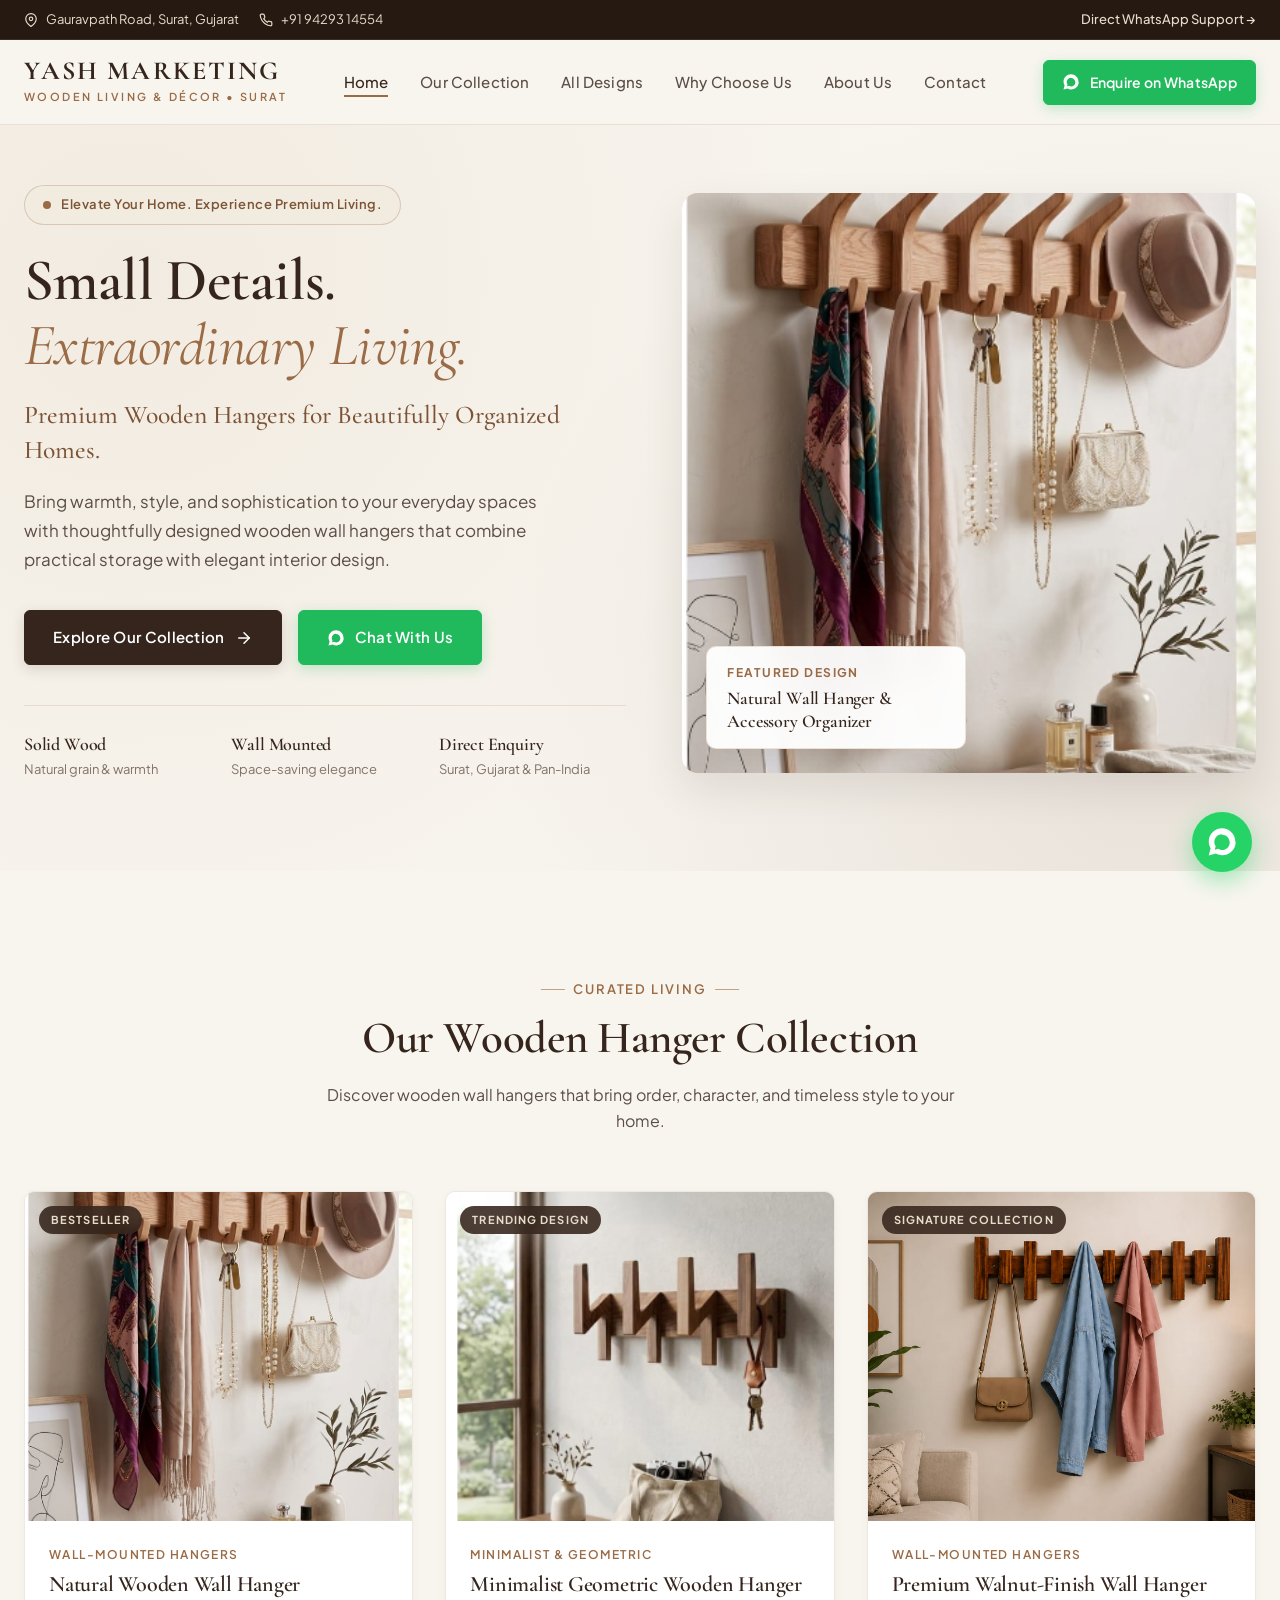
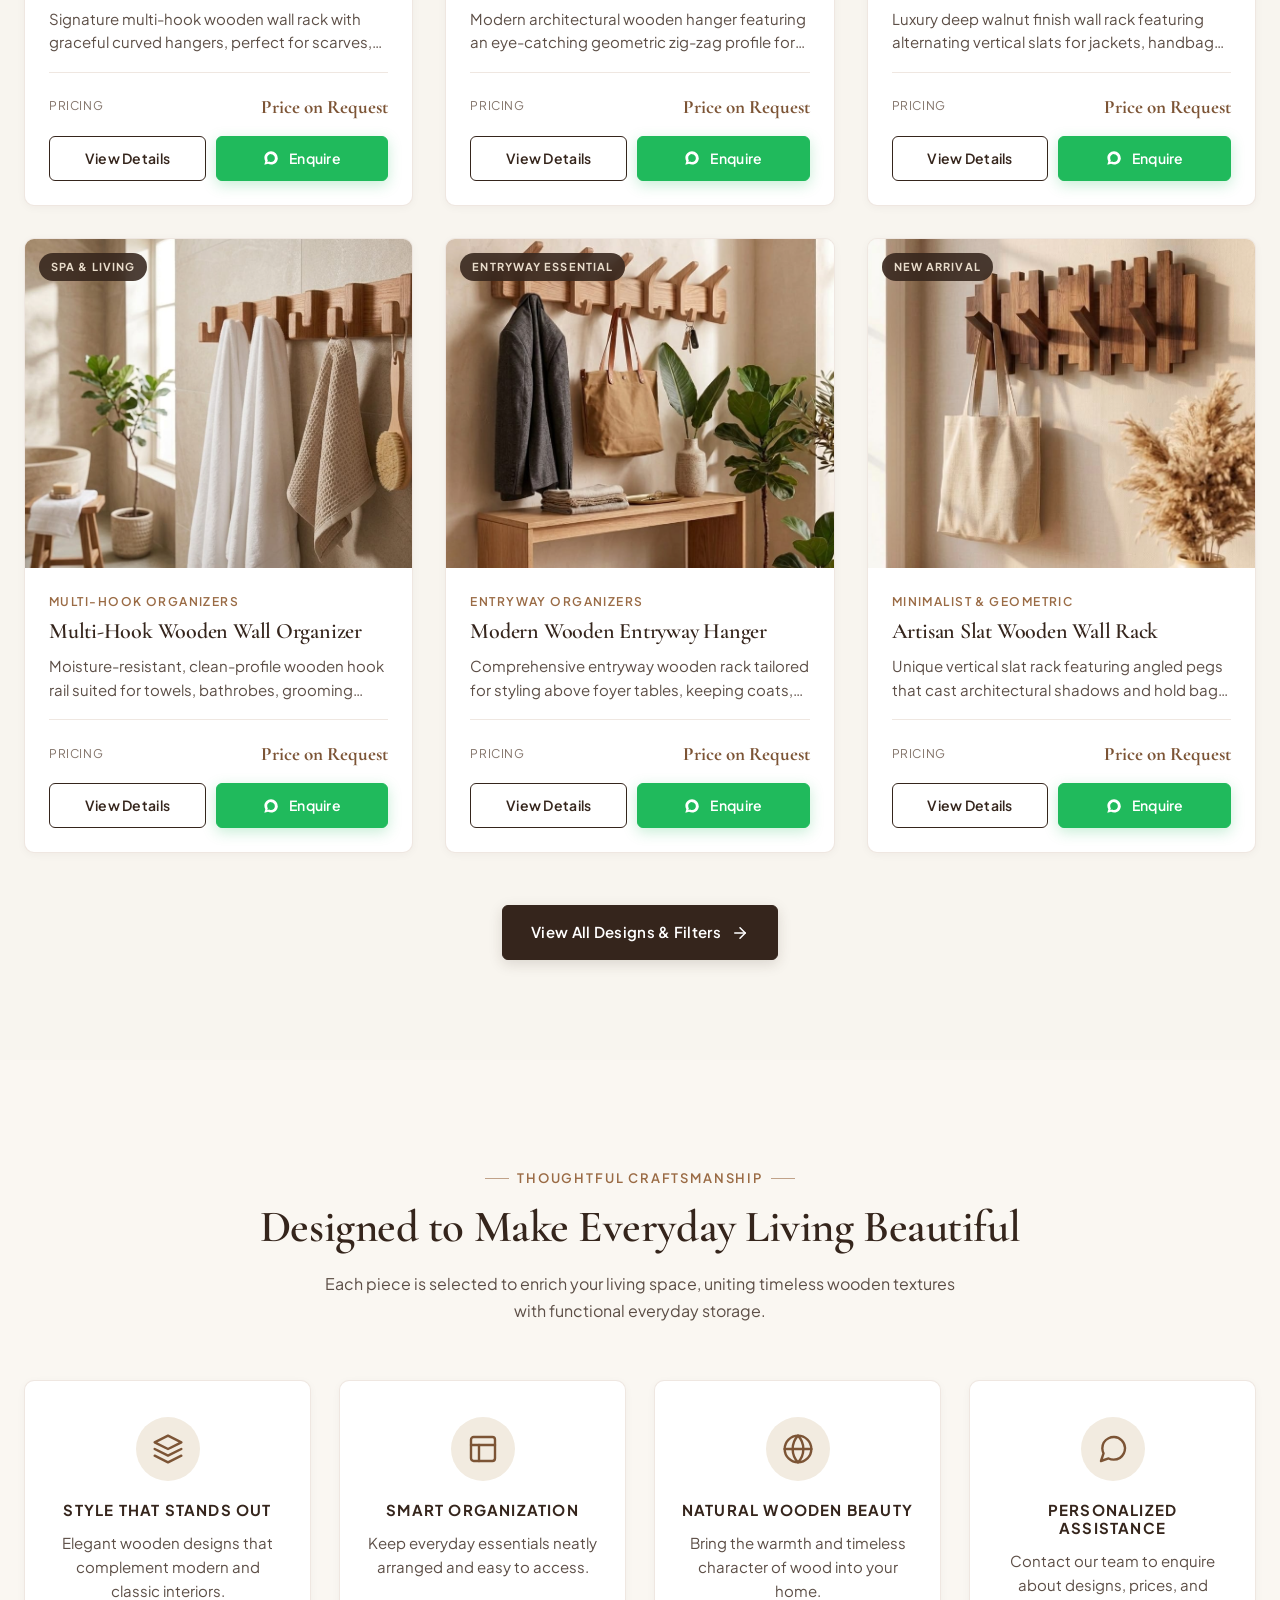
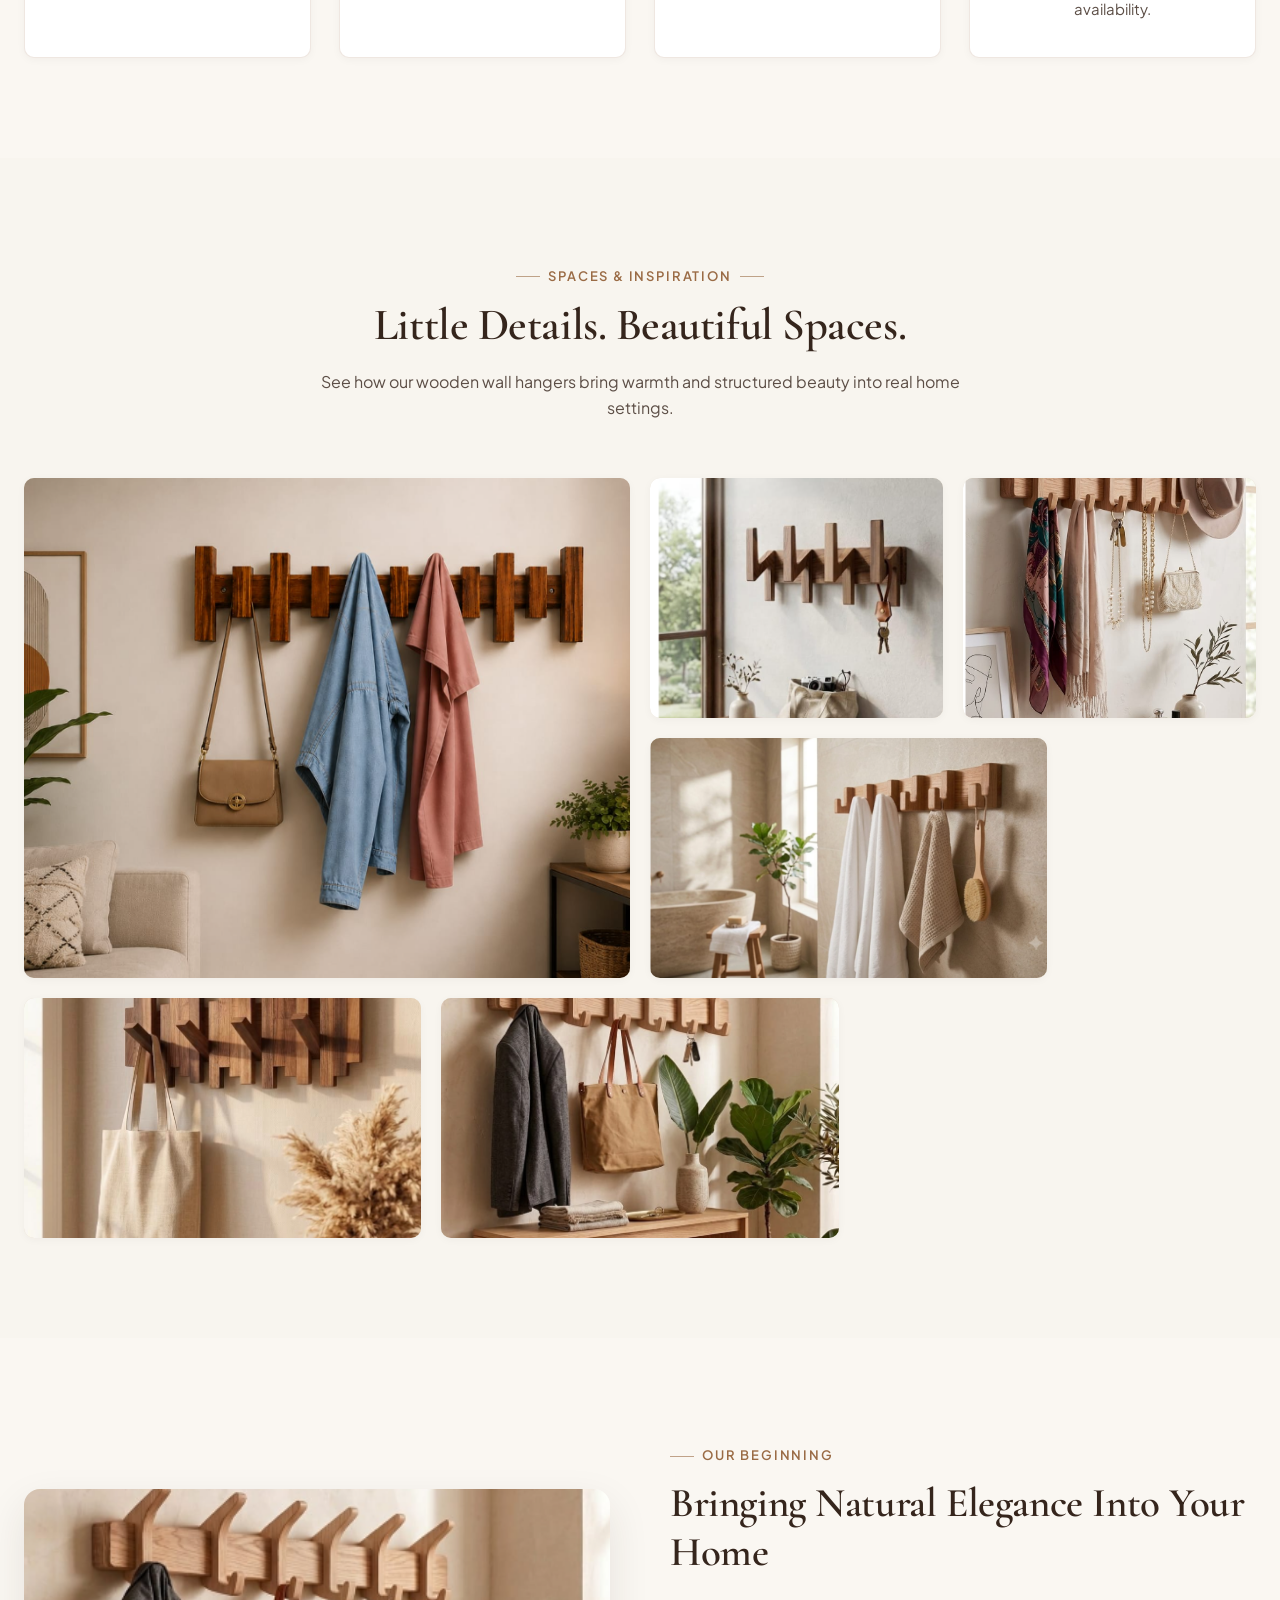
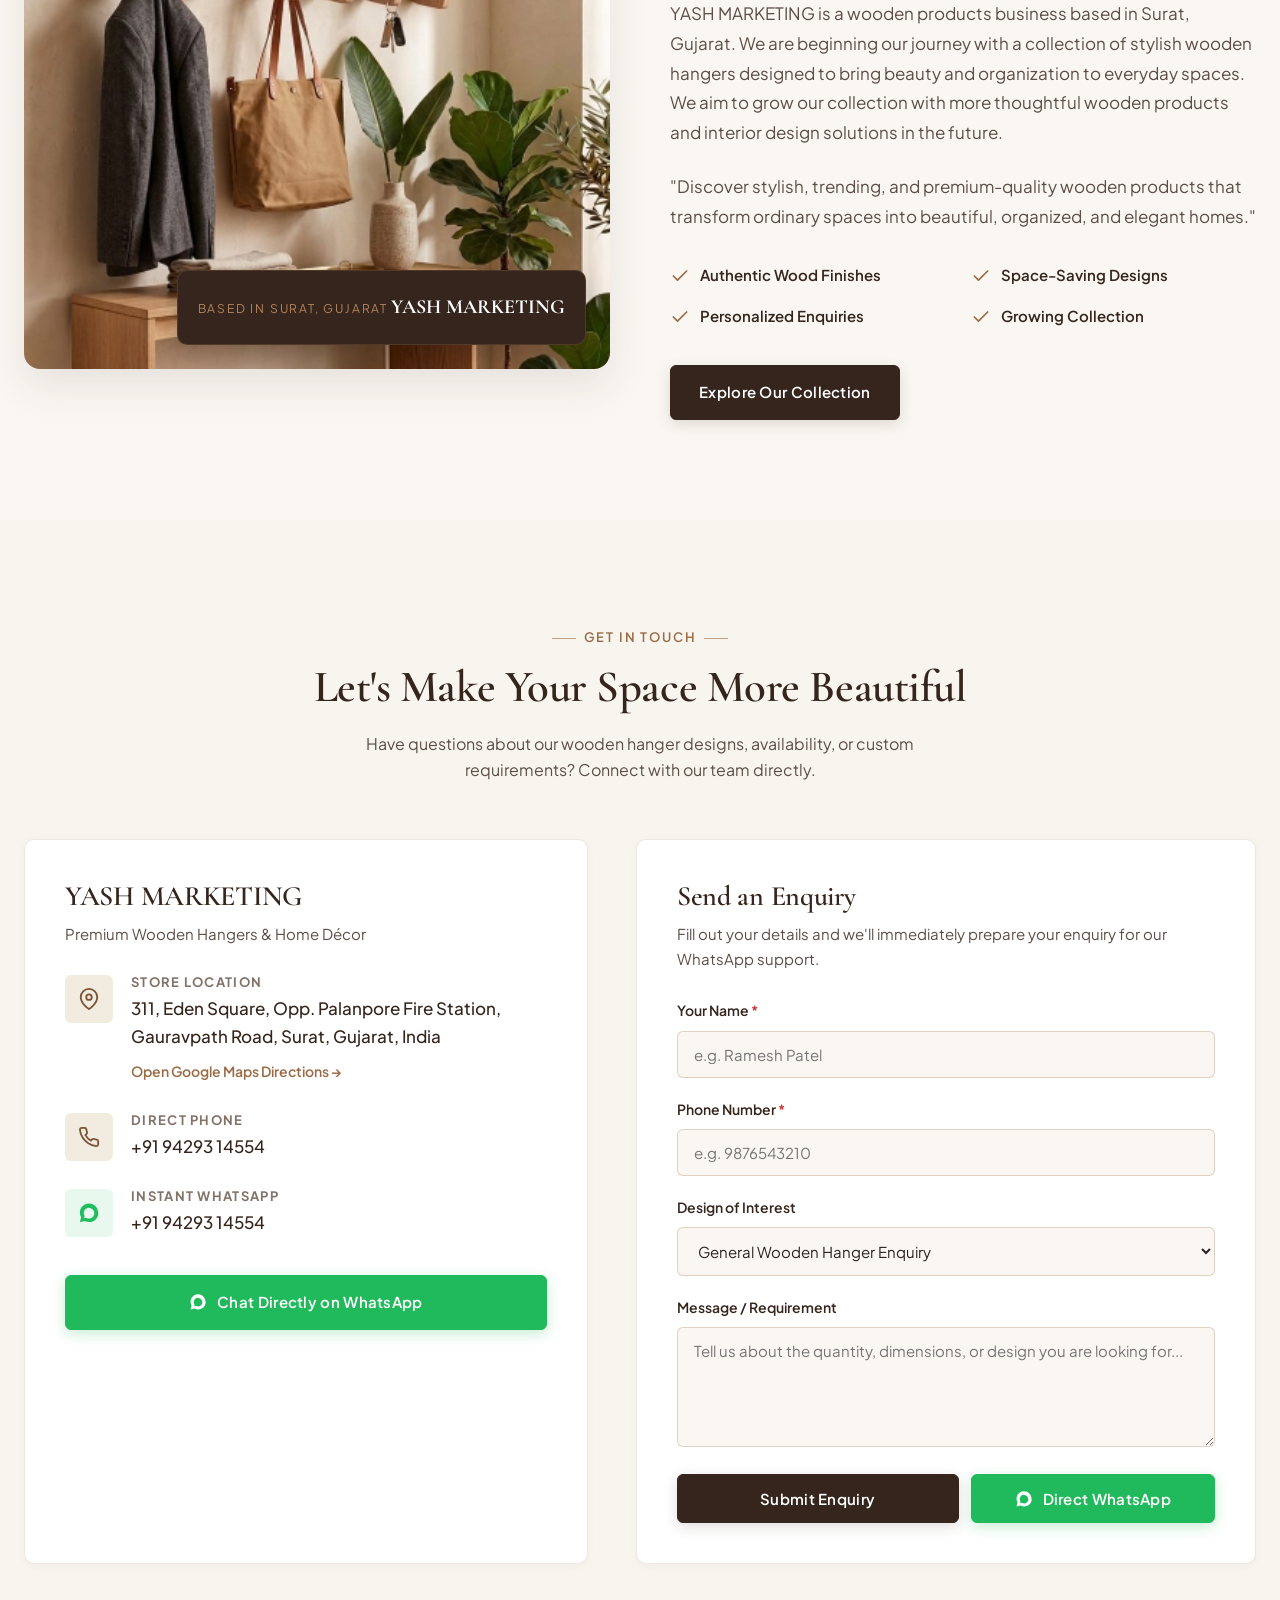
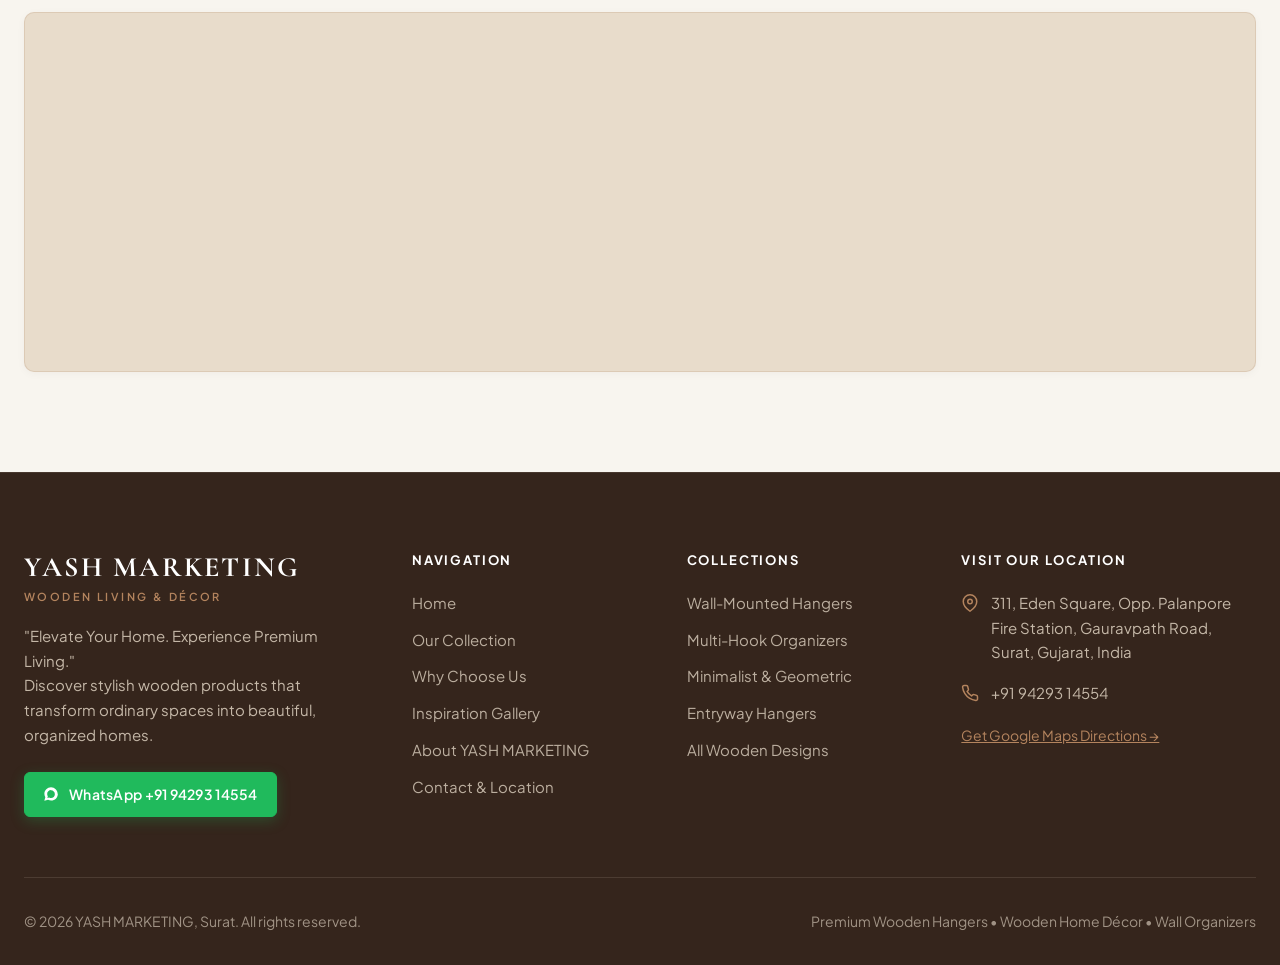
==== index.html @ c0a134f4 "Initial commit: YASH MARKETING website" ====
<!DOCTYPE html>
<html lang="en">
<head>
  <meta charset="UTF-8" />
  <meta name="viewport" content="width=device-width, initial-scale=1.0" />
  
  <!-- Primary Meta Tags -->
  <title>YASH MARKETING | Premium Wooden Hangers in Surat</title>
  <meta name="title" content="YASH MARKETING | Premium Wooden Hangers in Surat" />
  <meta name="description" content="Explore stylish wooden wall hangers and premium wooden home décor at YASH MARKETING, Surat. View our collection and enquire directly on WhatsApp." />
  <meta name="keywords" content="Wooden hangers in Surat, Wooden wall hangers, Wooden wall hooks, Wooden home décor in Surat, Premium wooden hangers, Wooden interior products, YASH MARKETING Surat" />
  <meta name="author" content="YASH MARKETING" />
  <meta name="robots" content="index, follow" />

  <!-- Open Graph / Facebook -->
  <meta property="og:type" content="website" />
  <meta property="og:url" content="https://yashmarketing.com/" />
  <meta property="og:title" content="YASH MARKETING | Premium Wooden Hangers in Surat" />
  <meta property="og:description" content="Discover stylish wooden wall-mounted hangers and premium home décor products that transform ordinary spaces into elegant homes." />
  <meta property="og:image" content="assets/images/wooden-hanger-natural.jpg" />

  <!-- Twitter -->
  <meta property="twitter:card" content="summary_large_image" />
  <meta property="twitter:title" content="YASH MARKETING | Premium Wooden Hangers in Surat" />
  <meta property="twitter:description" content="Explore stylish wooden wall hangers and premium wooden home accessories at YASH MARKETING, Surat." />
  <meta property="twitter:image" content="assets/images/wooden-hanger-natural.jpg" />

  <!-- Stylesheet -->
  <link rel="stylesheet" href="css/styles.css" />

  <!-- JSON-LD Structured Data: Local Business -->
  <script type="application/ld+json">
  {
    "@context": "https://schema.org",
    "@type": "HomeGoodsStore",
    "name": "YASH MARKETING",
    "image": "assets/images/wooden-hanger-natural.jpg",
    "telephone": "+91 94293 14554",
    "description": "Retailer of premium wooden products, wooden wall-mounted hangers, wooden home accessories, and wooden interior design products in Surat.",
    "address": {
      "@type": "PostalAddress",
      "streetAddress": "311, Eden Square, Opp. Palanpore Fire Station, Gauravpath Road",
      "addressLocality": "Surat",
      "addressRegion": "Gujarat",
      "addressCountry": "IN"
    },
    "geo": {
      "@type": "GeoCoordinates",
      "latitude": "21.2061",
      "longitude": "72.7818"
    },
    "url": "https://yashmarketing.com/",
    "priceRange": "$$"
  }
  </script>
</head>
<body>

  <!-- Top Notification Bar -->
  <div class="top-bar">
    <div class="container">
      <div class="top-bar-left">
        <div class="top-bar-item">
          <svg width="14" height="14" viewBox="0 0 24 24" fill="none" stroke="currentColor" stroke-width="2" stroke-linecap="round" stroke-linejoin="round">
            <path d="M21 10c0 7-9 13-9 13s-9-6-9-13a9 9 0 0 1 18 0z"></path>
            <circle cx="12" cy="10" r="3"></circle>
          </svg>
          <span>Gauravpath Road, Surat, Gujarat</span>
        </div>
        <div class="top-bar-item hide-mobile">
          <svg width="14" height="14" viewBox="0 0 24 24" fill="none" stroke="currentColor" stroke-width="2" stroke-linecap="round" stroke-linejoin="round">
            <path d="M22 16.92v3a2 2 0 0 1-2.18 2 19.79 19.79 0 0 1-8.63-3.07 19.5 19.5 0 0 1-6-6 19.79 19.79 0 0 1-3.07-8.67A2 2 0 0 1 4.11 2h3a2 2 0 0 1 2 1.72 12.84 12.84 0 0 0 .7 2.81 2 2 0 0 1-.45 2.11L8.09 9.91a16 16 0 0 0 6 6l1.27-1.27a2 2 0 0 1 2.11-.45 12.84 12.84 0 0 0 2.81.7A2 2 0 0 1 22 16.92z"></path>
          </svg>
          <a href="tel:+919429314554">+91 94293 14554</a>
        </div>
      </div>
      <div class="top-bar-right">
        <a href="https://wa.me/919429314554" target="_blank" rel="noopener noreferrer" style="color: var(--warm-beige); font-weight: 500;">
          Direct WhatsApp Support &rarr;
        </a>
      </div>
    </div>
  </div>

  <!-- Main Navigation Header -->
  <header class="header">
    <div class="container">
      <nav class="navbar" aria-label="Main Navigation">
        <!-- Text Logo -->
        <a href="index.html" class="brand-logo" aria-label="YASH MARKETING Home">
          <span class="brand-title">YASH MARKETING</span>
          <span class="brand-subtitle">Wooden Living & Décor &bull; Surat</span>
        </a>

        <!-- Desktop Navigation Links -->
        <ul class="nav-menu">
          <li><a href="index.html" class="nav-link active">Home</a></li>
          <li><a href="#collection" class="nav-link">Our Collection</a></li>
          <li><a href="collection.html" class="nav-link">All Designs</a></li>
          <li><a href="#benefits" class="nav-link">Why Choose Us</a></li>
          <li><a href="#about" class="nav-link">About Us</a></li>
          <li><a href="#contact" class="nav-link">Contact</a></li>
          <li class="mobile-menu-cta" style="display: none;">
            <a href="https://wa.me/919429314554" target="_blank" rel="noopener noreferrer" class="btn btn-whatsapp btn-block">
              <svg width="18" height="18" viewBox="0 0 24 24" fill="currentColor">
                <path d="M12.031 6.172c-3.181 0-5.767 2.586-5.768 5.766-.001 1.298.38 2.27 1.019 3.287l-.711 2.598 2.664-.698c.969.584 1.961.949 2.796.949 3.178 0 5.767-2.587 5.767-5.766.001-3.182-2.585-5.769-5.767-5.769zm10.218 5.766c.001 5.485-4.457 9.945-9.947 9.945-1.741 0-3.371-.453-4.793-1.246l-5.509 1.443 1.472-5.378c-.89-1.473-1.405-3.2-1.405-5.044 0-5.484 4.458-9.945 9.947-9.945 5.488 0 9.947 4.461 9.947 9.945z"/>
              </svg>
              Enquire on WhatsApp
            </a>
          </li>
        </ul>

        <!-- Action Button & Mobile Toggle -->
        <div class="nav-actions">
          <a href="https://wa.me/919429314554" target="_blank" rel="noopener noreferrer" class="btn btn-whatsapp btn-sm" aria-label="Enquire on WhatsApp">
            <svg width="18" height="18" viewBox="0 0 24 24" fill="currentColor">
              <path d="M12.031 6.172c-3.181 0-5.767 2.586-5.768 5.766-.001 1.298.38 2.27 1.019 3.287l-.711 2.598 2.664-.698c.969.584 1.961.949 2.796.949 3.178 0 5.767-2.587 5.767-5.766.001-3.182-2.585-5.769-5.767-5.769zm10.218 5.766c.001 5.485-4.457 9.945-9.947 9.945-1.741 0-3.371-.453-4.793-1.246l-5.509 1.443 1.472-5.378c-.89-1.473-1.405-3.2-1.405-5.044 0-5.484 4.458-9.945 9.947-9.945 5.488 0 9.947 4.461 9.947 9.945z"/>
            </svg>
            <span>Enquire on WhatsApp</span>
          </a>
          <button class="mobile-toggle" aria-label="Toggle navigation menu">
            <span></span>
            <span></span>
            <span></span>
          </button>
        </div>
      </nav>
    </div>
  </header>
  <div class="mobile-menu-overlay"></div>

  <!-- Hero Section -->
  <section class="hero-section" id="hero">
    <div class="container">
      <div class="hero-grid">
        <!-- Content -->
        <div class="hero-content">
          <div class="hero-tagline-pill">
            <span class="dot"></span>
            <span>Elevate Your Home. Experience Premium Living.</span>
          </div>

          <h1 class="hero-title">
            Small Details.<br />
            <em>Extraordinary Living.</em>
          </h1>

          <p class="hero-subtitle">
            Premium Wooden Hangers for Beautifully Organized Homes.
          </p>

          <p class="hero-description">
            Bring warmth, style, and sophistication to your everyday spaces with thoughtfully designed wooden wall hangers that combine practical storage with elegant interior design.
          </p>

          <div class="hero-ctas">
            <a href="#collection" class="btn btn-primary">
              Explore Our Collection
              <svg width="18" height="18" viewBox="0 0 24 24" fill="none" stroke="currentColor" stroke-width="2" stroke-linecap="round" stroke-linejoin="round">
                <line x1="5" y1="12" x2="19" y2="12"></line>
                <polyline points="12 5 19 12 12 19"></polyline>
              </svg>
            </a>
            <a href="https://wa.me/919429314554?text=Hello%20YASH%20MARKETING%2C%20I%20am%20interested%20in%20your%20wooden%20hangers%20and%20home%20d%C3%A9cor%20collection.%20Please%20share%20more%20details." target="_blank" rel="noopener noreferrer" class="btn btn-whatsapp">
              <svg width="18" height="18" viewBox="0 0 24 24" fill="currentColor">
                <path d="M12.031 6.172c-3.181 0-5.767 2.586-5.768 5.766-.001 1.298.38 2.27 1.019 3.287l-.711 2.598 2.664-.698c.969.584 1.961.949 2.796.949 3.178 0 5.767-2.587 5.767-5.766.001-3.182-2.585-5.769-5.767-5.769zm10.218 5.766c.001 5.485-4.457 9.945-9.947 9.945-1.741 0-3.371-.453-4.793-1.246l-5.509 1.443 1.472-5.378c-.89-1.473-1.405-3.2-1.405-5.044 0-5.484 4.458-9.945 9.947-9.945 5.488 0 9.947 4.461 9.947 9.945z"/>
              </svg>
              Chat With Us
            </a>
          </div>

          <div class="hero-highlights">
            <div class="highlight-item">
              <h4>Solid Wood</h4>
              <p>Natural grain & warmth</p>
            </div>
            <div class="highlight-item">
              <h4>Wall Mounted</h4>
              <p>Space-saving elegance</p>
            </div>
            <div class="highlight-item">
              <h4>Direct Enquiry</h4>
              <p>Surat, Gujarat & Pan-India</p>
            </div>
          </div>
        </div>

        <!-- Visual Showcase -->
        <div class="hero-visual">
          <div class="hero-image-wrapper">
            <img 
              src="assets/images/wooden-hanger-natural.jpg" 
              alt="Natural wooden wall-mounted hanger styled with scarves, jewelry and accessories by YASH MARKETING" 
              loading="eager"
            />
            <div class="hero-badge-card">
              <p class="label">Featured Design</p>
              <h4>Natural Wall Hanger &amp; Accessory Organizer</h4>
            </div>
          </div>
        </div>
      </div>
    </div>
  </section>

  <!-- Wooden Hanger Collection Section -->
  <section class="section" id="collection">
    <div class="container">
      <div class="section-header text-center">
        <span class="section-eyebrow">Curated Living</span>
        <h2 class="section-title">Our Wooden Hanger Collection</h2>
        <p class="section-description">
          Discover wooden wall hangers that bring order, character, and timeless style to your home.
        </p>
      </div>

      <!-- Featured Product Grid (Populated dynamically via products.js) -->
      <div class="products-grid" id="featured-products-container">
        <!-- Fallback initial content while script loads -->
        <div style="grid-column: 1 / -1; text-align: center; padding: 40px;">
          <p style="color: var(--text-muted);">Loading collection...</p>
        </div>
      </div>

      <div class="text-center" style="margin-top: 52px;">
        <a href="collection.html" class="btn btn-primary">
          View All Designs &amp; Filters
          <svg width="18" height="18" viewBox="0 0 24 24" fill="none" stroke="currentColor" stroke-width="2" stroke-linecap="round" stroke-linejoin="round">
            <line x1="5" y1="12" x2="19" y2="12"></line>
            <polyline points="12 5 19 12 12 19"></polyline>
          </svg>
        </a>
      </div>
    </div>
  </section>

  <!-- Product Benefits Section -->
  <section class="section section-alt" id="benefits">
    <div class="container">
      <div class="section-header text-center">
        <span class="section-eyebrow">Thoughtful Craftsmanship</span>
        <h2 class="section-title">Designed to Make Everyday Living Beautiful</h2>
        <p class="section-description">
          Each piece is selected to enrich your living space, uniting timeless wooden textures with functional everyday storage.
        </p>
      </div>

      <div class="benefits-grid">
        <!-- Benefit 1 -->
        <div class="benefit-card">
          <div class="benefit-icon-wrapper">
            <svg width="32" height="32" viewBox="0 0 24 24" fill="none" stroke="currentColor" stroke-width="1.8" stroke-linecap="round" stroke-linejoin="round">
              <path d="M12 2L2 7l10 5 10-5-10-5z"></path>
              <path d="M2 17l10 5 10-5"></path>
              <path d="M2 12l10 5 10-5"></path>
            </svg>
          </div>
          <h3>STYLE THAT STANDS OUT</h3>
          <p>Elegant wooden designs that complement modern and classic interiors.</p>
        </div>

        <!-- Benefit 2 -->
        <div class="benefit-card">
          <div class="benefit-icon-wrapper">
            <svg width="32" height="32" viewBox="0 0 24 24" fill="none" stroke="currentColor" stroke-width="1.8" stroke-linecap="round" stroke-linejoin="round">
              <rect x="3" y="3" width="18" height="18" rx="2" ry="2"></rect>
              <line x1="3" y1="9" x2="21" y2="9"></line>
              <line x1="9" y1="21" x2="9" y2="9"></line>
            </svg>
          </div>
          <h3>SMART ORGANIZATION</h3>
          <p>Keep everyday essentials neatly arranged and easy to access.</p>
        </div>

        <!-- Benefit 3 -->
        <div class="benefit-card">
          <div class="benefit-icon-wrapper">
            <svg width="32" height="32" viewBox="0 0 24 24" fill="none" stroke="currentColor" stroke-width="1.8" stroke-linecap="round" stroke-linejoin="round">
              <circle cx="12" cy="12" r="10"></circle>
              <path d="M12 2a14.5 14.5 0 0 0 0 20 14.5 14.5 0 0 0 0-20"></path>
              <path d="M2 12h20"></path>
            </svg>
          </div>
          <h3>NATURAL WOODEN BEAUTY</h3>
          <p>Bring the warmth and timeless character of wood into your home.</p>
        </div>

        <!-- Benefit 4 -->
        <div class="benefit-card">
          <div class="benefit-icon-wrapper">
            <svg width="32" height="32" viewBox="0 0 24 24" fill="none" stroke="currentColor" stroke-width="1.8" stroke-linecap="round" stroke-linejoin="round">
              <path d="M21 11.5a8.38 8.38 0 0 1-.9 3.8 8.5 8.5 0 0 1-7.6 4.7 8.38 8.38 0 0 1-3.8-.9L3 21l1.9-5.7a8.38 8.38 0 0 1-.9-3.8 8.5 8.5 0 0 1 4.7-7.6 8.38 8.38 0 0 1 3.8-.9h.5a8.48 8.48 0 0 1 8 8v.5z"></path>
            </svg>
          </div>
          <h3>PERSONALIZED ASSISTANCE</h3>
          <p>Contact our team to enquire about designs, prices, and availability.</p>
        </div>
      </div>
    </div>
  </section>

  <!-- Lifestyle & Inspiration Gallery -->
  <section class="section" id="gallery">
    <div class="container">
      <div class="section-header text-center">
        <span class="section-eyebrow">Spaces &amp; Inspiration</span>
        <h2 class="section-title">Little Details. Beautiful Spaces.</h2>
        <p class="section-description">
          See how our wooden wall hangers bring warmth and structured beauty into real home settings.
        </p>
      </div>

      <!-- Editorial Photo Grid using real reference images -->
      <div class="gallery-grid">
        <!-- Main Large Living Room Setup -->
        <div class="gallery-item gallery-col-6">
          <img 
            src="assets/images/wooden-hanger-walnut.jpg" 
            alt="Walnut wooden wall hanger styled with jackets and handbag in a modern living room" 
            loading="lazy" 
          />
          <div class="gallery-overlay">
            <h4>Living Room Dressing Accent</h4>
            <p>Deep walnut tones paired with contemporary living spaces</p>
          </div>
        </div>

        <!-- Geometric Entryway Console -->
        <div class="gallery-item gallery-col-3">
          <img 
            src="assets/images/wooden-hanger-geometric.jpg" 
            alt="Minimalist geometric wooden wall hanger above console table" 
            loading="lazy" 
          />
          <div class="gallery-overlay">
            <h4>Geometric Wall Feature</h4>
            <p>Sculptural form above entryway consoles</p>
          </div>
        </div>

        <!-- Natural Dressing Area -->
        <div class="gallery-item gallery-col-3">
          <img 
            src="assets/images/wooden-hanger-natural.jpg" 
            alt="Natural wooden hanger with accessories, jewelry, hat, and scarves" 
            loading="lazy" 
          />
          <div class="gallery-overlay">
            <h4>Dressing &amp; Accessory Wall</h4>
            <p>Gentle curves protecting scarves and hats</p>
          </div>
        </div>

        <!-- Luxury Bathroom / Spa Setting -->
        <div class="gallery-item gallery-col-4">
          <img 
            src="assets/images/wooden-hanger-bathroom.jpg" 
            alt="Wooden towel rack in spa-like bathroom" 
            loading="lazy" 
          />
          <div class="gallery-overlay">
            <h4>Bathroom &amp; Spa Serenity</h4>
            <p>Clean hooks holding plush towels &amp; brushes</p>
          </div>
        </div>

        <!-- Slat Wall with Tote & Pampas Grass -->
        <div class="gallery-item gallery-col-4">
          <img 
            src="assets/images/wooden-hanger-slat-tote.jpg" 
            alt="Slat wooden wall rack with angled pegs and tote bag" 
            loading="lazy" 
          />
          <div class="gallery-overlay">
            <h4>Sunlit Entryway Nook</h4>
            <p>Staggered wooden battens casting gentle shadows</p>
          </div>
        </div>

        <!-- Entryway Oak Rack with Plant & Basket -->
        <div class="gallery-item gallery-col-4">
          <img 
            src="assets/images/wooden-hanger-entryway.jpg" 
            alt="Entryway coat rack with suit jacket and botanical decor" 
            loading="lazy" 
          />
          <div class="gallery-overlay">
            <h4>Welcoming Entryway</h4>
            <p>Natural oak paired with greenery and console storage</p>
          </div>
        </div>
      </div>
    </div>
  </section>

  <!-- About YASH MARKETING Section -->
  <section class="section section-alt" id="about">
    <div class="container">
      <div class="about-grid">
        <div class="about-image-wrapper">
          <img 
            src="assets/images/wooden-hanger-entryway.jpg" 
            alt="YASH MARKETING wooden home décor products styled in modern interior" 
            loading="lazy" 
          />
          <div class="about-experience-badge">
            <span class="brand-city">Based in Surat, Gujarat</span>
            <span class="brand-name">YASH MARKETING</span>
          </div>
        </div>

        <div class="about-content">
          <span class="section-eyebrow no-after">Our Beginning</span>
          <h2>Bringing Natural Elegance Into Your Home</h2>
          <p>
            YASH MARKETING is a wooden products business based in Surat, Gujarat. We are beginning our journey with a collection of stylish wooden hangers designed to bring beauty and organization to everyday spaces. We aim to grow our collection with more thoughtful wooden products and interior design solutions in the future.
          </p>
          <p>
            "Discover stylish, trending, and premium-quality wooden products that transform ordinary spaces into beautiful, organized, and elegant homes."
          </p>

          <div class="about-values-list">
            <div class="about-value-item">
              <svg width="20" height="20" viewBox="0 0 24 24" fill="none" stroke="currentColor" stroke-width="2" stroke-linecap="round" stroke-linejoin="round">
                <polyline points="20 6 9 17 4 12"></polyline>
              </svg>
              <span>Authentic Wood Finishes</span>
            </div>
            <div class="about-value-item">
              <svg width="20" height="20" viewBox="0 0 24 24" fill="none" stroke="currentColor" stroke-width="2" stroke-linecap="round" stroke-linejoin="round">
                <polyline points="20 6 9 17 4 12"></polyline>
              </svg>
              <span>Space-Saving Designs</span>
            </div>
            <div class="about-value-item">
              <svg width="20" height="20" viewBox="0 0 24 24" fill="none" stroke="currentColor" stroke-width="2" stroke-linecap="round" stroke-linejoin="round">
                <polyline points="20 6 9 17 4 12"></polyline>
              </svg>
              <span>Personalized Enquiries</span>
            </div>
            <div class="about-value-item">
              <svg width="20" height="20" viewBox="0 0 24 24" fill="none" stroke="currentColor" stroke-width="2" stroke-linecap="round" stroke-linejoin="round">
                <polyline points="20 6 9 17 4 12"></polyline>
              </svg>
              <span>Growing Collection</span>
            </div>
          </div>

          <div>
            <a href="collection.html" class="btn btn-primary">
              Explore Our Collection
            </a>
          </div>
        </div>
      </div>
    </div>
  </section>

  <!-- Contact & Location Section -->
  <section class="section" id="contact">
    <div class="container">
      <div class="section-header text-center">
        <span class="section-eyebrow">Get In Touch</span>
        <h2 class="section-title">Let's Make Your Space More Beautiful</h2>
        <p class="section-description">
          Have questions about our wooden hanger designs, availability, or custom requirements? Connect with our team directly.
        </p>
      </div>

      <div class="contact-grid">
        <!-- Business Details Card -->
        <div class="contact-info-card">
          <div>
            <h3 style="font-size: 1.75rem; margin-bottom: 8px;">YASH MARKETING</h3>
            <p style="color: var(--text-secondary); font-size: 0.9375rem;">Premium Wooden Hangers &amp; Home Décor</p>
          </div>

          <div class="contact-detail-item">
            <div class="contact-icon-box">
              <svg width="22" height="22" viewBox="0 0 24 24" fill="none" stroke="currentColor" stroke-width="2" stroke-linecap="round" stroke-linejoin="round">
                <path d="M21 10c0 7-9 13-9 13s-9-6-9-13a9 9 0 0 1 18 0z"></path>
                <circle cx="12" cy="10" r="3"></circle>
              </svg>
            </div>
            <div class="contact-detail-text">
              <h4>Store Location</h4>
              <p>311, Eden Square, Opp. Palanpore Fire Station, Gauravpath Road, Surat, Gujarat, India</p>
              <div style="margin-top: 8px;">
                <a href="https://www.google.com/maps/search/?api=1&query=311%2C%20Eden%20Square%2C%20Opp.%20Palanpore%20Fire%20Station%2C%20Gauravpath%20Road%2C%20Surat%2C%20Gujarat" target="_blank" rel="noopener noreferrer" style="color: var(--wood-brown); font-weight: 600; font-size: 0.875rem;">
                  Open Google Maps Directions &rarr;
                </a>
              </div>
            </div>
          </div>

          <div class="contact-detail-item">
            <div class="contact-icon-box">
              <svg width="22" height="22" viewBox="0 0 24 24" fill="none" stroke="currentColor" stroke-width="2" stroke-linecap="round" stroke-linejoin="round">
                <path d="M22 16.92v3a2 2 0 0 1-2.18 2 19.79 19.79 0 0 1-8.63-3.07 19.5 19.5 0 0 1-6-6 19.79 19.79 0 0 1-3.07-8.67A2 2 0 0 1 4.11 2h3a2 2 0 0 1 2 1.72 12.84 12.84 0 0 0 .7 2.81 2 2 0 0 1-.45 2.11L8.09 9.91a16 16 0 0 0 6 6l1.27-1.27a2 2 0 0 1 2.11-.45 12.84 12.84 0 0 0 2.81.7A2 2 0 0 1 22 16.92z"></path>
              </svg>
            </div>
            <div class="contact-detail-text">
              <h4>Direct Phone</h4>
              <p><a href="tel:+919429314554">+91 94293 14554</a></p>
            </div>
          </div>

          <div class="contact-detail-item">
            <div class="contact-icon-box" style="background-color: #E8F8EE; color: #1EBE5D;">
              <svg width="22" height="22" viewBox="0 0 24 24" fill="currentColor">
                <path d="M12.031 6.172c-3.181 0-5.767 2.586-5.768 5.766-.001 1.298.38 2.27 1.019 3.287l-.711 2.598 2.664-.698c.969.584 1.961.949 2.796.949 3.178 0 5.767-2.587 5.767-5.766.001-3.182-2.585-5.769-5.767-5.769zm10.218 5.766c.001 5.485-4.457 9.945-9.947 9.945-1.741 0-3.371-.453-4.793-1.246l-5.509 1.443 1.472-5.378c-.89-1.473-1.405-3.2-1.405-5.044 0-5.484 4.458-9.945 9.947-9.945 5.488 0 9.947 4.461 9.947 9.945z"/>
              </svg>
            </div>
            <div class="contact-detail-text">
              <h4>Instant WhatsApp</h4>
              <p><a href="https://wa.me/919429314554" target="_blank" rel="noopener noreferrer">+91 94293 14554</a></p>
            </div>
          </div>

          <div style="margin-top: 10px;">
            <a href="https://wa.me/919429314554" target="_blank" rel="noopener noreferrer" class="btn btn-whatsapp btn-block">
              <svg width="18" height="18" viewBox="0 0 24 24" fill="currentColor">
                <path d="M12.031 6.172c-3.181 0-5.767 2.586-5.768 5.766-.001 1.298.38 2.27 1.019 3.287l-.711 2.598 2.664-.698c.969.584 1.961.949 2.796.949 3.178 0 5.767-2.587 5.767-5.766.001-3.182-2.585-5.769-5.767-5.769zm10.218 5.766c.001 5.485-4.457 9.945-9.947 9.945-1.741 0-3.371-.453-4.793-1.246l-5.509 1.443 1.472-5.378c-.89-1.473-1.405-3.2-1.405-5.044 0-5.484 4.458-9.945 9.947-9.945 5.488 0 9.947 4.461 9.947 9.945z"/>
              </svg>
              Chat Directly on WhatsApp
            </a>
          </div>
        </div>

        <!-- Enquiry Form Card -->
        <div class="enquiry-form-card">
          <h3>Send an Enquiry</h3>
          <p class="subtitle">Fill out your details and we'll immediately prepare your enquiry for our WhatsApp support.</p>

          <form id="enquiry-form" novalidate>
            <div id="form-feedback" class="form-feedback"></div>

            <div class="form-group">
              <label for="form-name" class="form-label">Your Name <span class="req">*</span></label>
              <input type="text" id="form-name" class="form-input" placeholder="e.g. Ramesh Patel" required />
            </div>

            <div class="form-group">
              <label for="form-phone" class="form-label">Phone Number <span class="req">*</span></label>
              <input type="tel" id="form-phone" class="form-input" placeholder="e.g. 9876543210" required />
            </div>

            <div class="form-group">
              <label for="form-product" class="form-label">Design of Interest</label>
              <select id="form-product" class="form-select">
                <option value="General Wooden Hanger Enquiry">General Wooden Hanger Enquiry</option>
              </select>
            </div>

            <div class="form-group">
              <label for="form-message" class="form-label">Message / Requirement</label>
              <textarea id="form-message" class="form-textarea" placeholder="Tell us about the quantity, dimensions, or design you are looking for..."></textarea>
            </div>

            <div style="display: flex; gap: 12px; flex-wrap: wrap;">
              <button type="submit" class="btn btn-primary" style="flex: 1.2;">
                Submit Enquiry
              </button>
              <button type="button" id="form-wa-fallback-btn" class="btn btn-whatsapp" style="flex: 1;">
                <svg width="18" height="18" viewBox="0 0 24 24" fill="currentColor">
                  <path d="M12.031 6.172c-3.181 0-5.767 2.586-5.768 5.766-.001 1.298.38 2.27 1.019 3.287l-.711 2.598 2.664-.698c.969.584 1.961.949 2.796.949 3.178 0 5.767-2.587 5.767-5.766.001-3.182-2.585-5.769-5.767-5.769zm10.218 5.766c.001 5.485-4.457 9.945-9.947 9.945-1.741 0-3.371-.453-4.793-1.246l-5.509 1.443 1.472-5.378c-.89-1.473-1.405-3.2-1.405-5.044 0-5.484 4.458-9.945 9.947-9.945 5.488 0 9.947 4.461 9.947 9.945z"/>
                </svg>
                Direct WhatsApp
              </button>
            </div>
          </form>
        </div>
      </div>

      <!-- Google Maps Embed -->
      <div class="map-container">
        <iframe 
          title="YASH MARKETING Surat Location"
          src="https://www.google.com/maps/embed?pb=!1m18!1m12!1m3!1d3719.648057279313!2d72.7818!3d21.2061!2m3!1f0!2f0!3f0!3m2!1i1024!2i768!4f13.1!3m3!1m2!1s0x3be04d1c15f4837f%3A0x6b8dd98e29bc1a3a!2sEden%20Square%2C%20Gaurav%20Path%2C%20Palanpur%20Gam%2C%20Surat%2C%20Gujarat%20395009!5e0!3m2!1sen!2sin!4v1700000000000!5m2!1sen!2sin" 
          allowfullscreen="" 
          loading="lazy" 
          referrerpolicy="no-referrer-when-downgrade">
        </iframe>
      </div>
    </div>
  </section>

  <!-- Luxury Dark Walnut Footer -->
  <footer class="footer">
    <div class="container">
      <div class="footer-grid">
        <!-- Brand Summary -->
        <div class="footer-brand">
          <span class="brand-title">YASH MARKETING</span>
          <p class="brand-subtitle">Wooden Living &amp; Décor</p>
          <p class="tagline">
            "Elevate Your Home. Experience Premium Living."<br />
            Discover stylish wooden products that transform ordinary spaces into beautiful, organized homes.
          </p>
          <a href="https://wa.me/919429314554" target="_blank" rel="noopener noreferrer" class="btn btn-whatsapp btn-sm">
            <svg width="16" height="16" viewBox="0 0 24 24" fill="currentColor">
              <path d="M12.031 6.172c-3.181 0-5.767 2.586-5.768 5.766-.001 1.298.38 2.27 1.019 3.287l-.711 2.598 2.664-.698c.969.584 1.961.949 2.796.949 3.178 0 5.767-2.587 5.767-5.766.001-3.182-2.585-5.769-5.767-5.769zm10.218 5.766c.001 5.485-4.457 9.945-9.947 9.945-1.741 0-3.371-.453-4.793-1.246l-5.509 1.443 1.472-5.378c-.89-1.473-1.405-3.2-1.405-5.044 0-5.484 4.458-9.945 9.947-9.945 5.488 0 9.947 4.461 9.947 9.945z"/>
            </svg>
            WhatsApp +91 94293 14554
          </a>
        </div>

        <!-- Quick Links -->
        <div>
          <h4 class="footer-heading">Navigation</h4>
          <div class="footer-links">
            <a href="index.html">Home</a>
            <a href="collection.html">Our Collection</a>
            <a href="#benefits">Why Choose Us</a>
            <a href="#gallery">Inspiration Gallery</a>
            <a href="#about">About YASH MARKETING</a>
            <a href="#contact">Contact &amp; Location</a>
          </div>
        </div>

        <!-- Product Categories -->
        <div>
          <h4 class="footer-heading">Collections</h4>
          <div class="footer-links">
            <a href="collection.html?category=wall">Wall-Mounted Hangers</a>
            <a href="collection.html?category=multi">Multi-Hook Organizers</a>
            <a href="collection.html?category=geometric">Minimalist &amp; Geometric</a>
            <a href="collection.html?category=entryway">Entryway Hangers</a>
            <a href="collection.html">All Wooden Designs</a>
          </div>
        </div>

        <!-- Contact & Address -->
        <div>
          <h4 class="footer-heading">Visit Our Location</h4>
          <div class="footer-contact-item">
            <svg width="18" height="18" viewBox="0 0 24 24" fill="none" stroke="currentColor" stroke-width="2" stroke-linecap="round" stroke-linejoin="round">
              <path d="M21 10c0 7-9 13-9 13s-9-6-9-13a9 9 0 0 1 18 0z"></path>
              <circle cx="12" cy="10" r="3"></circle>
            </svg>
            <span>311, Eden Square, Opp. Palanpore Fire Station, Gauravpath Road, Surat, Gujarat, India</span>
          </div>
          <div class="footer-contact-item">
            <svg width="18" height="18" viewBox="0 0 24 24" fill="none" stroke="currentColor" stroke-width="2" stroke-linecap="round" stroke-linejoin="round">
              <path d="M22 16.92v3a2 2 0 0 1-2.18 2 19.79 19.79 0 0 1-8.63-3.07 19.5 19.5 0 0 1-6-6 19.79 19.79 0 0 1-3.07-8.67A2 2 0 0 1 4.11 2h3a2 2 0 0 1 2 1.72 12.84 12.84 0 0 0 .7 2.81 2 2 0 0 1-.45 2.11L8.09 9.91a16 16 0 0 0 6 6l1.27-1.27a2 2 0 0 1 2.11-.45 12.84 12.84 0 0 0 2.81.7A2 2 0 0 1 22 16.92z"></path>
            </svg>
            <a href="tel:+919429314554">+91 94293 14554</a>
          </div>
          <div style="margin-top: 14px;">
            <a href="https://www.google.com/maps/search/?api=1&query=311%2C%20Eden%20Square%2C%20Opp.%20Palanpore%20Fire%20Station%2C%20Gauravpath%20Road%2C%20Surat%2C%20Gujarat" target="_blank" rel="noopener noreferrer" style="color: var(--wood-brown-light); font-size: 0.875rem; text-decoration: underline;">
              Get Google Maps Directions &rarr;
            </a>
          </div>
        </div>
      </div>

      <div class="footer-bottom">
        <p>&copy; 2026 YASH MARKETING, Surat. All rights reserved.</p>
        <p>Premium Wooden Hangers &bull; Wooden Home Décor &bull; Wall Organizers</p>
      </div>
    </div>
  </footer>

  <!-- Floating WhatsApp Quick Button -->
  <a href="https://wa.me/919429314554" target="_blank" rel="noopener noreferrer" class="floating-whatsapp" aria-label="Chat on WhatsApp with YASH MARKETING">
    <svg viewBox="0 0 24 24">
      <path d="M12.031 6.172c-3.181 0-5.767 2.586-5.768 5.766-.001 1.298.38 2.27 1.019 3.287l-.711 2.598 2.664-.698c.969.584 1.961.949 2.796.949 3.178 0 5.767-2.587 5.767-5.766.001-3.182-2.585-5.769-5.767-5.769zm10.218 5.766c.001 5.485-4.457 9.945-9.947 9.945-1.741 0-3.371-.453-4.793-1.246l-5.509 1.443 1.472-5.378c-.89-1.473-1.405-3.2-1.405-5.044 0-5.484 4.458-9.945 9.947-9.945 5.488 0 9.947 4.461 9.947 9.945z"/>
    </svg>
  </a>

  <!-- Scripts -->
  <script src="js/products.js"></script>
  <script src="js/main.js"></script>
</body>
</html>
---- css/styles.css ----
/* ==========================================================================
   YASH MARKETING - Premium Wooden Hangers & Home Décor
   Design System & Luxury Stylesheet
   ========================================================================== */

/* --------------------------------------------------------------------------
   Google Fonts Import: Cormorant Garamond (Serif) & Plus Jakarta Sans (Sans)
   -------------------------------------------------------------------------- */
@import url('https://fonts.googleapis.com/css2?family=Cormorant+Garamond:ital,wght@0,400;0,500;0,600;0,700;1,400;1,600&family=Plus+Jakarta+Sans:wght@300;400;500;600;700&display=swap');

/* --------------------------------------------------------------------------
   Design Tokens & CSS Variables
   -------------------------------------------------------------------------- */
:root {
  /* Brand Palette */
  --bg-cream: #F8F5EF;
  --bg-cream-tint: #FAF7F2;
  --warm-beige: #E8DCCB;
  --warm-beige-light: #F2EBE0;
  --wood-brown: #9A6B45;
  --wood-brown-dark: #7C5435;
  --wood-brown-light: #B4845E;
  --dark-walnut: #35251C;
  --dark-walnut-deep: #251912;
  --white: #FFFFFF;
  --soft-taupe: #B7A394;
  --soft-taupe-light: #D5C9BF;

  /* Neutrals & Text */
  --text-primary: #2C221E;
  --text-secondary: #5C4E46;
  --text-muted: #827369;
  --text-light: #F8F5EF;
  
  /* WhatsApp Accent */
  --whatsapp-green: #25D366;
  --whatsapp-hover: #1EBE5D;
  --whatsapp-dark: #075E54;

  /* Typography */
  --font-serif: 'Cormorant Garamond', Georgia, serif;
  --font-sans: 'Plus Jakarta Sans', -apple-system, BlinkMacSystemFont, 'Segoe UI', Roboto, sans-serif;

  /* Elevation & Shadows */
  --shadow-sm: 0 2px 8px rgba(53, 37, 28, 0.04);
  --shadow-md: 0 8px 24px rgba(53, 37, 28, 0.07);
  --shadow-lg: 0 16px 40px rgba(53, 37, 28, 0.1);
  --shadow-hover: 0 20px 45px rgba(53, 37, 28, 0.14);

  /* Borders & Radius */
  --border-subtle: rgba(154, 107, 69, 0.16);
  --border-medium: rgba(154, 107, 69, 0.28);
  --radius-sm: 6px;
  --radius-md: 10px;
  --radius-lg: 16px;
  --radius-full: 9999px;

  /* Transitions */
  --transition-fast: 0.2s cubic-bezier(0.16, 1, 0.3, 1);
  --transition-normal: 0.35s cubic-bezier(0.16, 1, 0.3, 1);
  --transition-slow: 0.6s cubic-bezier(0.16, 1, 0.3, 1);

  /* Layout */
  --container-max: 1280px;
  --nav-height: 84px;
}

/* --------------------------------------------------------------------------
   Reset & Base Styles
   -------------------------------------------------------------------------- */
*, *::before, *::after {
  box-sizing: border-box;
  margin: 0;
  padding: 0;
}

html {
  scroll-behavior: smooth;
  font-size: 16px;
  -webkit-text-size-adjust: 100%;
}

body {
  font-family: var(--font-sans);
  background-color: var(--bg-cream);
  color: var(--text-primary);
  line-height: 1.65;
  overflow-x: hidden;
  -webkit-font-smoothing: antialiased;
  -moz-osx-font-smoothing: grayscale;
}

img {
  max-width: 100%;
  height: auto;
  display: block;
}

a {
  color: inherit;
  text-decoration: none;
  transition: color var(--transition-fast);
}

button {
  font-family: inherit;
  cursor: pointer;
  border: none;
  background: none;
  outline: none;
}

ul, ol {
  list-style: none;
}

/* Container */
.container {
  width: 100%;
  max-width: var(--container-max);
  margin-left: auto;
  margin-right: auto;
  padding-left: 24px;
  padding-right: 24px;
}

@media (max-width: 768px) {
  .container {
    padding-left: 18px;
    padding-right: 18px;
  }
}

/* --------------------------------------------------------------------------
   Typography
   -------------------------------------------------------------------------- */
h1, h2, h3, h4, h5, h6 {
  font-family: var(--font-serif);
  color: var(--dark-walnut);
  font-weight: 600;
  line-height: 1.2;
  letter-spacing: -0.01em;
}

.section-eyebrow {
  display: inline-flex;
  align-items: center;
  gap: 8px;
  font-family: var(--font-sans);
  font-size: 0.8125rem;
  font-weight: 600;
  text-transform: uppercase;
  letter-spacing: 0.14em;
  color: var(--wood-brown);
  margin-bottom: 12px;
}

.section-eyebrow::before,
.section-eyebrow::after {
  content: "";
  display: inline-block;
  width: 24px;
  height: 1px;
  background-color: var(--wood-brown);
  opacity: 0.6;
}

.section-eyebrow.no-after::after {
  display: none;
}

.section-title {
  font-size: clamp(2rem, 3.5vw, 3rem);
  margin-bottom: 16px;
  color: var(--dark-walnut);
}

.section-description {
  font-size: clamp(1rem, 1.2vw, 1.125rem);
  color: var(--text-secondary);
  max-width: 640px;
  margin: 0 auto;
}

.text-center {
  text-align: center;
}

/* --------------------------------------------------------------------------
   Buttons & Interactive Elements
   -------------------------------------------------------------------------- */
.btn {
  display: inline-flex;
  align-items: center;
  justify-content: center;
  gap: 10px;
  padding: 14px 28px;
  border-radius: var(--radius-sm);
  font-size: 0.9375rem;
  font-weight: 600;
  letter-spacing: 0.02em;
  transition: all var(--transition-normal);
  text-align: center;
  white-space: nowrap;
}

.btn-primary {
  background-color: var(--dark-walnut);
  color: var(--white);
  border: 1px solid var(--dark-walnut);
  box-shadow: 0 4px 14px rgba(53, 37, 28, 0.15);
}

.btn-primary:hover {
  background-color: var(--wood-brown-dark);
  border-color: var(--wood-brown-dark);
  color: var(--white);
  transform: translateY(-2px);
  box-shadow: 0 8px 20px rgba(53, 37, 28, 0.22);
}

.btn-outline {
  background-color: transparent;
  color: var(--dark-walnut);
  border: 1px solid var(--dark-walnut);
}

.btn-outline:hover {
  background-color: var(--dark-walnut);
  color: var(--white);
  transform: translateY(-2px);
}

.btn-wood {
  background-color: var(--wood-brown);
  color: var(--white);
  border: 1px solid var(--wood-brown);
}

.btn-wood:hover {
  background-color: var(--wood-brown-dark);
  border-color: var(--wood-brown-dark);
  transform: translateY(-2px);
  box-shadow: 0 6px 18px rgba(154, 107, 69, 0.3);
}

.btn-whatsapp {
  background-color: #20BA5C;
  color: var(--white) !important;
  border: 1px solid #20BA5C;
  font-weight: 600;
  box-shadow: 0 4px 14px rgba(32, 186, 92, 0.25);
}

.btn-whatsapp:hover {
  background-color: #1A9E4E;
  border-color: #1A9E4E;
  color: var(--white) !important;
  transform: translateY(-2px);
  box-shadow: 0 6px 20px rgba(32, 186, 92, 0.35);
}

.btn-whatsapp svg,
.btn-whatsapp i {
  fill: currentColor;
  flex-shrink: 0;
}

.btn-sm {
  padding: 10px 18px;
  font-size: 0.875rem;
}

.btn-block {
  width: 100%;
}

/* --------------------------------------------------------------------------
   Top Notification Banner
   -------------------------------------------------------------------------- */
.top-bar {
  background-color: var(--dark-walnut-deep);
  color: var(--warm-beige);
  font-size: 0.8125rem;
  padding: 9px 0;
  border-bottom: 1px solid rgba(232, 220, 203, 0.1);
}

.top-bar .container {
  display: flex;
  align-items: center;
  justify-content: space-between;
  gap: 16px;
}

.top-bar-left {
  display: flex;
  align-items: center;
  gap: 20px;
}

.top-bar-item {
  display: flex;
  align-items: center;
  gap: 8px;
}

.top-bar-item a:hover {
  color: var(--white);
  text-decoration: underline;
}

.top-bar-right {
  display: flex;
  align-items: center;
  gap: 16px;
}

@media (max-width: 820px) {
  .top-bar-left .hide-mobile {
    display: none;
  }
}

/* --------------------------------------------------------------------------
   Navigation Bar
   -------------------------------------------------------------------------- */
.header {
  position: sticky;
  top: 0;
  z-index: 1000;
  background-color: rgba(248, 245, 239, 0.92);
  backdrop-filter: blur(12px);
  -webkit-backdrop-filter: blur(12px);
  border-bottom: 1px solid var(--border-subtle);
  transition: all var(--transition-normal);
}

.header.scrolled {
  background-color: rgba(248, 245, 239, 0.98);
  box-shadow: 0 6px 20px rgba(53, 37, 28, 0.06);
}

.navbar {
  display: flex;
  align-items: center;
  justify-content: space-between;
  height: var(--nav-height);
  transition: height var(--transition-normal);
}

.header.scrolled .navbar {
  height: 72px;
}

/* Brand Logo */
.brand-logo {
  display: flex;
  flex-direction: column;
  text-decoration: none;
}

.brand-title {
  font-family: var(--font-serif);
  font-size: 1.625rem;
  font-weight: 700;
  letter-spacing: 0.08em;
  color: var(--dark-walnut);
  line-height: 1;
}

.brand-subtitle {
  font-family: var(--font-sans);
  font-size: 0.6875rem;
  font-weight: 600;
  letter-spacing: 0.22em;
  text-transform: uppercase;
  color: var(--wood-brown);
  margin-top: 4px;
}

/* Nav Menu */
.nav-menu {
  display: flex;
  align-items: center;
  gap: 32px;
}

.nav-link {
  font-size: 0.9375rem;
  font-weight: 500;
  color: var(--text-secondary);
  position: relative;
  padding: 6px 0;
  letter-spacing: 0.01em;
}

.nav-link::after {
  content: "";
  position: absolute;
  bottom: 0;
  left: 0;
  width: 0;
  height: 2px;
  background-color: var(--wood-brown);
  transition: width var(--transition-normal);
}

.nav-link:hover,
.nav-link.active {
  color: var(--dark-walnut);
}

.nav-link:hover::after,
.nav-link.active::after {
  width: 100%;
}

.nav-actions {
  display: flex;
  align-items: center;
  gap: 16px;
}

/* Mobile Toggle */
.mobile-toggle {
  display: none;
  flex-direction: column;
  justify-content: space-between;
  width: 28px;
  height: 20px;
  padding: 0;
  background: transparent;
  cursor: pointer;
  z-index: 1100;
}

.mobile-toggle span {
  display: block;
  height: 2px;
  width: 100%;
  background-color: var(--dark-walnut);
  border-radius: 2px;
  transition: all var(--transition-normal);
}

.mobile-toggle.active span:nth-child(1) {
  transform: translateY(9px) rotate(45deg);
}

.mobile-toggle.active span:nth-child(2) {
  opacity: 0;
}

.mobile-toggle.active span:nth-child(3) {
  transform: translateY(-9px) rotate(-45deg);
}

@media (max-width: 991px) {
  .mobile-toggle {
    display: flex;
  }

  .nav-menu {
    position: fixed;
    top: 0;
    right: -100%;
    width: 82%;
    max-width: 380px;
    height: 100vh;
    background-color: var(--bg-cream-tint);
    flex-direction: column;
    align-items: flex-start;
    padding: 100px 32px 40px;
    gap: 24px;
    box-shadow: -10px 0 30px rgba(53, 37, 28, 0.12);
    transition: right var(--transition-normal);
    z-index: 1050;
    overflow-y: auto;
  }

  .nav-menu.open {
    right: 0;
  }

  .nav-link {
    font-size: 1.125rem;
    font-weight: 600;
    width: 100%;
    padding: 10px 0;
    border-bottom: 1px solid var(--border-subtle);
  }

  .nav-actions .btn-whatsapp {
    display: none; /* Shown inside mobile menu */
  }

  .mobile-menu-cta {
    display: flex !important;
    width: 100%;
    margin-top: 16px;
  }
}

.mobile-menu-overlay {
  display: none;
  position: fixed;
  inset: 0;
  background-color: rgba(53, 37, 28, 0.45);
  backdrop-filter: blur(4px);
  z-index: 1040;
}

.mobile-menu-overlay.active {
  display: block;
}

/* --------------------------------------------------------------------------
   Hero Section
   -------------------------------------------------------------------------- */
.hero-section {
  position: relative;
  padding: 60px 0 90px;
  background: radial-gradient(circle at 10% 20%, rgba(232, 220, 203, 0.4) 0%, transparent 60%),
              radial-gradient(circle at 90% 80%, rgba(183, 163, 148, 0.25) 0%, transparent 50%),
              var(--bg-cream);
  overflow: hidden;
}

.hero-grid {
  display: grid;
  grid-template-columns: 1.05fr 1fr;
  align-items: center;
  gap: 56px;
}

.hero-content {
  position: relative;
  z-index: 2;
}

.hero-tagline-pill {
  display: inline-flex;
  align-items: center;
  gap: 10px;
  background-color: var(--warm-beige-light);
  border: 1px solid var(--border-medium);
  padding: 8px 18px;
  border-radius: var(--radius-full);
  font-size: 0.8125rem;
  font-weight: 600;
  color: var(--wood-brown-dark);
  margin-bottom: 24px;
  letter-spacing: 0.04em;
}

.hero-tagline-pill span.dot {
  width: 8px;
  height: 8px;
  border-radius: 50%;
  background-color: var(--wood-brown);
}

.hero-title {
  font-size: clamp(2.5rem, 4.6vw, 4rem);
  font-weight: 600;
  line-height: 1.1;
  color: var(--dark-walnut);
  margin-bottom: 20px;
}

.hero-title em {
  font-style: italic;
  font-weight: 400;
  color: var(--wood-brown);
}

.hero-subtitle {
  font-family: var(--font-serif);
  font-size: clamp(1.25rem, 2vw, 1.625rem);
  color: var(--wood-brown-dark);
  font-weight: 500;
  margin-bottom: 20px;
  line-height: 1.35;
}

.hero-description {
  font-size: 1.0625rem;
  color: var(--text-secondary);
  line-height: 1.7;
  margin-bottom: 36px;
  max-width: 540px;
}

.hero-ctas {
  display: flex;
  align-items: center;
  gap: 16px;
  flex-wrap: wrap;
  margin-bottom: 40px;
}

.hero-highlights {
  display: grid;
  grid-template-columns: repeat(3, 1fr);
  gap: 20px;
  padding-top: 28px;
  border-top: 1px solid var(--border-subtle);
}

.highlight-item h4 {
  font-size: 1.125rem;
  color: var(--dark-walnut);
  margin-bottom: 4px;
}

.highlight-item p {
  font-size: 0.8125rem;
  color: var(--text-muted);
}

/* Hero Media Showcase */
.hero-visual {
  position: relative;
}

.hero-image-wrapper {
  position: relative;
  border-radius: var(--radius-lg);
  overflow: hidden;
  box-shadow: var(--shadow-lg);
  background-color: var(--warm-beige);
}

.hero-image-wrapper img {
  width: 100%;
  height: 580px;
  object-fit: cover;
  object-position: center;
  transition: transform 1.2s cubic-bezier(0.16, 1, 0.3, 1);
}

.hero-image-wrapper:hover img {
  transform: scale(1.03);
}

.hero-badge-card {
  position: absolute;
  bottom: 24px;
  left: 24px;
  background: rgba(255, 255, 255, 0.95);
  backdrop-filter: blur(10px);
  padding: 16px 20px;
  border-radius: var(--radius-md);
  box-shadow: 0 10px 30px rgba(53, 37, 28, 0.12);
  border: 1px solid rgba(232, 220, 203, 0.8);
  max-width: 260px;
}

.hero-badge-card p.label {
  font-size: 0.75rem;
  text-transform: uppercase;
  letter-spacing: 0.12em;
  color: var(--wood-brown);
  font-weight: 700;
  margin-bottom: 4px;
}

.hero-badge-card h4 {
  font-size: 1.125rem;
  color: var(--dark-walnut);
  line-height: 1.25;
}

@media (max-width: 991px) {
  .hero-section {
    padding: 40px 0 60px;
  }

  .hero-grid {
    grid-template-columns: 1fr;
    gap: 40px;
  }

  .hero-image-wrapper img {
    height: 440px;
  }
}

@media (max-width: 576px) {
  .hero-highlights {
    grid-template-columns: 1fr;
    gap: 16px;
  }

  .hero-ctas {
    flex-direction: column;
    align-items: stretch;
  }

  .hero-ctas .btn {
    width: 100%;
  }

  .hero-image-wrapper img {
    height: 360px;
  }
}

/* --------------------------------------------------------------------------
   Section Layouts
   -------------------------------------------------------------------------- */
.section {
  padding: 100px 0;
}

.section-alt {
  background-color: var(--bg-cream-tint);
}

.section-header {
  margin-bottom: 56px;
}

@media (max-width: 768px) {
  .section {
    padding: 70px 0;
  }
  .section-header {
    margin-bottom: 40px;
  }
}

/* --------------------------------------------------------------------------
   Product Cards & Collection Grid
   -------------------------------------------------------------------------- */
.collection-filter-bar {
  display: flex;
  align-items: center;
  justify-content: center;
  flex-wrap: wrap;
  gap: 12px;
  margin-bottom: 44px;
}

.filter-btn {
  padding: 10px 22px;
  border-radius: var(--radius-full);
  font-size: 0.875rem;
  font-weight: 600;
  color: var(--text-secondary);
  background-color: var(--warm-beige-light);
  border: 1px solid var(--border-subtle);
  transition: all var(--transition-fast);
}

.filter-btn:hover,
.filter-btn.active {
  background-color: var(--dark-walnut);
  color: var(--white);
  border-color: var(--dark-walnut);
}

.products-grid {
  display: grid;
  grid-template-columns: repeat(3, 1fr);
  gap: 32px;
}

@media (max-width: 1024px) {
  .products-grid {
    grid-template-columns: repeat(2, 1fr);
    gap: 24px;
  }
}

@media (max-width: 640px) {
  .products-grid {
    grid-template-columns: 1fr;
    gap: 24px;
  }
}

/* Product Card Component */
.product-card {
  background-color: var(--white);
  border-radius: var(--radius-md);
  border: 1px solid var(--border-subtle);
  overflow: hidden;
  box-shadow: var(--shadow-sm);
  display: flex;
  flex-direction: column;
  transition: transform var(--transition-normal), box-shadow var(--transition-normal), border-color var(--transition-normal);
}

.product-card:hover {
  transform: translateY(-6px);
  box-shadow: var(--shadow-hover);
  border-color: var(--border-medium);
}

.product-card-image {
  position: relative;
  width: 100%;
  aspect-ratio: 4 / 3.4;
  background-color: var(--warm-beige-light);
  overflow: hidden;
}

.product-card-image img {
  width: 100%;
  height: 100%;
  object-fit: cover;
  object-position: center;
  transition: transform 0.8s cubic-bezier(0.16, 1, 0.3, 1);
}

.product-card:hover .product-card-image img {
  transform: scale(1.06);
}

.product-badge {
  position: absolute;
  top: 14px;
  left: 14px;
  background-color: rgba(53, 37, 28, 0.88);
  backdrop-filter: blur(6px);
  color: var(--warm-beige);
  font-size: 0.6875rem;
  font-weight: 700;
  letter-spacing: 0.1em;
  text-transform: uppercase;
  padding: 5px 12px;
  border-radius: var(--radius-full);
  z-index: 2;
}

.product-card-content {
  padding: 24px;
  display: flex;
  flex-direction: column;
  flex-grow: 1;
}

.product-category-tag {
  font-size: 0.75rem;
  font-weight: 600;
  text-transform: uppercase;
  letter-spacing: 0.12em;
  color: var(--wood-brown);
  margin-bottom: 6px;
}

.product-card-title {
  font-size: 1.375rem;
  margin-bottom: 10px;
  color: var(--dark-walnut);
  transition: color var(--transition-fast);
}

.product-card-title a:hover {
  color: var(--wood-brown);
}

.product-card-desc {
  font-size: 0.9375rem;
  color: var(--text-secondary);
  line-height: 1.55;
  margin-bottom: 18px;
  flex-grow: 1;
  display: -webkit-box;
  -webkit-line-clamp: 2;
  -webkit-box-orient: vertical;
  overflow: hidden;
}

.product-card-footer {
  margin-top: auto;
  padding-top: 18px;
  border-top: 1px solid var(--border-subtle);
  display: flex;
  flex-direction: column;
  gap: 14px;
}

.product-price-row {
  display: flex;
  align-items: center;
  justify-content: space-between;
}

.product-price-label {
  font-size: 0.75rem;
  color: var(--text-muted);
  text-transform: uppercase;
  letter-spacing: 0.05em;
}

.product-price-val {
  font-family: var(--font-serif);
  font-size: 1.1875rem;
  font-weight: 700;
  color: var(--wood-brown-dark);
}

.product-card-buttons {
  display: grid;
  grid-template-columns: 1fr 1.1fr;
  gap: 10px;
}

@media (max-width: 480px) {
  .product-card-buttons {
    grid-template-columns: 1fr;
  }
}

/* --------------------------------------------------------------------------
   Product Benefits Section
   -------------------------------------------------------------------------- */
.benefits-grid {
  display: grid;
  grid-template-columns: repeat(4, 1fr);
  gap: 28px;
}

.benefit-card {
  background-color: var(--white);
  padding: 36px 26px;
  border-radius: var(--radius-md);
  border: 1px solid var(--border-subtle);
  box-shadow: var(--shadow-sm);
  transition: transform var(--transition-normal), box-shadow var(--transition-normal);
  text-align: center;
}

.benefit-card:hover {
  transform: translateY(-6px);
  box-shadow: var(--shadow-md);
  border-color: var(--border-medium);
}

.benefit-icon-wrapper {
  width: 64px;
  height: 64px;
  margin: 0 auto 20px;
  border-radius: 50%;
  background-color: var(--warm-beige-light);
  display: flex;
  align-items: center;
  justify-content: center;
  color: var(--wood-brown-dark);
}

.benefit-card h3 {
  font-family: var(--font-sans);
  font-size: 0.9375rem;
  font-weight: 700;
  letter-spacing: 0.08em;
  text-transform: uppercase;
  color: var(--dark-walnut);
  margin-bottom: 12px;
}

.benefit-card p {
  font-size: 0.9375rem;
  color: var(--text-secondary);
  line-height: 1.6;
}

@media (max-width: 1024px) {
  .benefits-grid {
    grid-template-columns: repeat(2, 1fr);
    gap: 24px;
  }
}

@media (max-width: 576px) {
  .benefits-grid {
    grid-template-columns: 1fr;
    gap: 20px;
  }
}

/* --------------------------------------------------------------------------
   Lifestyle & Inspiration Gallery
   -------------------------------------------------------------------------- */
.gallery-grid {
  display: grid;
  grid-template-columns: repeat(12, 1fr);
  grid-auto-rows: 240px;
  gap: 20px;
}

.gallery-item {
  position: relative;
  border-radius: var(--radius-md);
  overflow: hidden;
  box-shadow: var(--shadow-sm);
  background-color: var(--warm-beige);
}

.gallery-item img {
  width: 100%;
  height: 100%;
  object-fit: cover;
  transition: transform 0.8s cubic-bezier(0.16, 1, 0.3, 1);
}

.gallery-item:hover img {
  transform: scale(1.05);
}

.gallery-overlay {
  position: absolute;
  inset: 0;
  background: linear-gradient(to top, rgba(37, 25, 18, 0.82) 0%, rgba(37, 25, 18, 0.2) 60%, transparent 100%);
  display: flex;
  flex-direction: column;
  justify-content: flex-end;
  padding: 24px;
  opacity: 0;
  transition: opacity var(--transition-normal);
}

.gallery-item:hover .gallery-overlay {
  opacity: 1;
}

.gallery-overlay h4 {
  color: var(--white);
  font-size: 1.25rem;
  margin-bottom: 4px;
}

.gallery-overlay p {
  color: var(--warm-beige);
  font-size: 0.875rem;
}

/* Editorial Staggered Layout */
.gallery-col-6 {
  grid-column: span 6;
  grid-row: span 2;
}

.gallery-col-3 {
  grid-column: span 3;
  grid-row: span 1;
}

.gallery-col-4 {
  grid-column: span 4;
  grid-row: span 1;
}

@media (max-width: 991px) {
  .gallery-grid {
    grid-template-columns: repeat(2, 1fr);
    grid-auto-rows: 220px;
  }
  .gallery-col-6,
  .gallery-col-3,
  .gallery-col-4 {
    grid-column: span 1;
    grid-row: span 1;
  }
}

@media (max-width: 576px) {
  .gallery-grid {
    grid-template-columns: 1fr;
    grid-auto-rows: 260px;
  }
}

/* --------------------------------------------------------------------------
   About Section
   -------------------------------------------------------------------------- */
.about-grid {
  display: grid;
  grid-template-columns: 1fr 1fr;
  align-items: center;
  gap: 60px;
}

.about-image-wrapper {
  position: relative;
  border-radius: var(--radius-lg);
  overflow: hidden;
  box-shadow: var(--shadow-lg);
}

.about-image-wrapper img {
  width: 100%;
  height: 480px;
  object-fit: cover;
}

.about-experience-badge {
  position: absolute;
  bottom: 24px;
  right: 24px;
  background-color: var(--dark-walnut);
  color: var(--warm-beige);
  padding: 20px;
  border-radius: var(--radius-md);
  box-shadow: 0 10px 25px rgba(0,0,0,0.2);
  border: 1px solid var(--border-medium);
  text-align: center;
}

.about-experience-badge .brand-city {
  font-size: 0.75rem;
  text-transform: uppercase;
  letter-spacing: 0.15em;
  color: var(--wood-brown-light);
}

.about-experience-badge .brand-name {
  font-family: var(--font-serif);
  font-size: 1.25rem;
  font-weight: 700;
  color: var(--white);
}

.about-content h2 {
  font-size: clamp(2rem, 3.2vw, 2.75rem);
  margin-bottom: 22px;
}

.about-content p {
  font-size: 1.0625rem;
  color: var(--text-secondary);
  line-height: 1.75;
  margin-bottom: 24px;
}

.about-values-list {
  display: grid;
  grid-template-columns: 1fr 1fr;
  gap: 16px;
  margin: 32px 0 36px;
}

.about-value-item {
  display: flex;
  align-items: center;
  gap: 10px;
  font-size: 0.9375rem;
  font-weight: 600;
  color: var(--dark-walnut);
}

.about-value-item svg {
  color: var(--wood-brown);
  flex-shrink: 0;
}

@media (max-width: 991px) {
  .about-grid {
    grid-template-columns: 1fr;
    gap: 40px;
  }
  .about-image-wrapper img {
    height: 380px;
  }
}

/* --------------------------------------------------------------------------
   Contact & Location Section
   -------------------------------------------------------------------------- */
.contact-grid {
  display: grid;
  grid-template-columns: 1fr 1.1fr;
  gap: 48px;
}

.contact-info-card {
  background-color: var(--white);
  padding: 40px;
  border-radius: var(--radius-md);
  border: 1px solid var(--border-subtle);
  box-shadow: var(--shadow-sm);
  display: flex;
  flex-direction: column;
  gap: 28px;
}

.contact-detail-item {
  display: flex;
  align-items: flex-start;
  gap: 18px;
}

.contact-icon-box {
  width: 48px;
  height: 48px;
  border-radius: var(--radius-sm);
  background-color: var(--warm-beige-light);
  color: var(--wood-brown-dark);
  display: flex;
  align-items: center;
  justify-content: center;
  flex-shrink: 0;
}

.contact-detail-text h4 {
  font-family: var(--font-sans);
  font-size: 0.8125rem;
  font-weight: 700;
  text-transform: uppercase;
  letter-spacing: 0.1em;
  color: var(--text-muted);
  margin-bottom: 4px;
}

.contact-detail-text p,
.contact-detail-text a {
  font-size: 1.0625rem;
  color: var(--dark-walnut);
  font-weight: 500;
}

.contact-detail-text a:hover {
  color: var(--wood-brown);
  text-decoration: underline;
}

/* Contact Form */
.enquiry-form-card {
  background-color: var(--white);
  padding: 40px;
  border-radius: var(--radius-md);
  border: 1px solid var(--border-subtle);
  box-shadow: var(--shadow-sm);
}

.enquiry-form-card h3 {
  font-size: 1.75rem;
  margin-bottom: 8px;
}

.enquiry-form-card p.subtitle {
  font-size: 0.9375rem;
  color: var(--text-secondary);
  margin-bottom: 28px;
}

.form-group {
  margin-bottom: 20px;
}

.form-label {
  display: block;
  font-size: 0.875rem;
  font-weight: 600;
  color: var(--dark-walnut);
  margin-bottom: 8px;
}

.form-label span.req {
  color: #D32F2F;
}

.form-input,
.form-select,
.form-textarea {
  width: 100%;
  padding: 13px 16px;
  border-radius: var(--radius-sm);
  border: 1px solid var(--border-medium);
  background-color: var(--bg-cream-tint);
  font-family: var(--font-sans);
  font-size: 0.9375rem;
  color: var(--text-primary);
  transition: border-color var(--transition-fast), box-shadow var(--transition-fast), background-color var(--transition-fast);
}

.form-input:focus,
.form-select:focus,
.form-textarea:focus {
  outline: none;
  background-color: var(--white);
  border-color: var(--wood-brown);
  box-shadow: 0 0 0 3px rgba(154, 107, 69, 0.15);
}

.form-textarea {
  min-height: 120px;
  resize: vertical;
}

.form-feedback {
  font-size: 0.8125rem;
  margin-top: 6px;
  display: none;
}

.form-feedback.error {
  color: #C62828;
  display: block;
}

.form-feedback.success {
  color: #2E7D32;
  display: block;
  padding: 12px;
  background-color: #E8F5E9;
  border-radius: var(--radius-sm);
  margin-bottom: 16px;
}

.map-container {
  margin-top: 48px;
  border-radius: var(--radius-md);
  overflow: hidden;
  box-shadow: var(--shadow-sm);
  border: 1px solid var(--border-subtle);
  height: 360px;
  background-color: var(--warm-beige);
}

.map-container iframe {
  width: 100%;
  height: 100%;
  border: 0;
}

@media (max-width: 991px) {
  .contact-grid {
    grid-template-columns: 1fr;
    gap: 32px;
  }
  .contact-info-card,
  .enquiry-form-card {
    padding: 28px 20px;
  }
}

/* --------------------------------------------------------------------------
   Product Detail Page Styles
   -------------------------------------------------------------------------- */
.product-detail-section {
  padding: 40px 0 90px;
}

.breadcrumbs {
  display: flex;
  align-items: center;
  flex-wrap: wrap;
  gap: 8px;
  font-size: 0.875rem;
  color: var(--text-muted);
  margin-bottom: 32px;
}

.breadcrumbs a {
  color: var(--text-secondary);
}

.breadcrumbs a:hover {
  color: var(--wood-brown);
  text-decoration: underline;
}

.breadcrumbs span.sep {
  opacity: 0.5;
}

.product-detail-grid {
  display: grid;
  grid-template-columns: 1.05fr 1fr;
  gap: 56px;
  align-items: flex-start;
}

.detail-gallery-main {
  position: relative;
  border-radius: var(--radius-lg);
  overflow: hidden;
  box-shadow: var(--shadow-md);
  background-color: var(--warm-beige-light);
  aspect-ratio: 4 / 3.4;
  margin-bottom: 16px;
}

.detail-gallery-main img {
  width: 100%;
  height: 100%;
  object-fit: cover;
  object-position: center;
  transition: opacity var(--transition-normal);
}

.detail-gallery-thumbs {
  display: flex;
  gap: 12px;
}

.thumb-item {
  width: 88px;
  height: 72px;
  border-radius: var(--radius-sm);
  overflow: hidden;
  border: 2px solid transparent;
  cursor: pointer;
  background-color: var(--warm-beige-light);
  transition: border-color var(--transition-fast), transform var(--transition-fast);
}

.thumb-item.active {
  border-color: var(--wood-brown);
}

.thumb-item:hover {
  transform: translateY(-2px);
}

.thumb-item img {
  width: 100%;
  height: 100%;
  object-fit: cover;
}

.detail-info {
  display: flex;
  flex-direction: column;
}

.detail-category-badge {
  display: inline-block;
  font-size: 0.8125rem;
  font-weight: 700;
  text-transform: uppercase;
  letter-spacing: 0.12em;
  color: var(--wood-brown);
  margin-bottom: 10px;
}

.detail-title {
  font-size: clamp(2rem, 3.2vw, 2.75rem);
  color: var(--dark-walnut);
  margin-bottom: 12px;
  line-height: 1.15;
}

.detail-tagline {
  font-family: var(--font-serif);
  font-size: 1.25rem;
  font-style: italic;
  color: var(--text-secondary);
  margin-bottom: 20px;
}

.detail-price-box {
  background-color: var(--warm-beige-light);
  border: 1px solid var(--border-medium);
  padding: 16px 22px;
  border-radius: var(--radius-sm);
  display: flex;
  align-items: center;
  justify-content: space-between;
  margin-bottom: 28px;
}

.detail-price-label {
  font-size: 0.875rem;
  text-transform: uppercase;
  letter-spacing: 0.05em;
  color: var(--text-secondary);
}

.detail-price-amount {
  font-family: var(--font-serif);
  font-size: 1.5rem;
  font-weight: 700;
  color: var(--dark-walnut);
}

.detail-description {
  font-size: 1.0625rem;
  color: var(--text-secondary);
  line-height: 1.7;
  margin-bottom: 32px;
}

.detail-specs-list {
  background-color: var(--white);
  border: 1px solid var(--border-subtle);
  border-radius: var(--radius-md);
  padding: 24px;
  margin-bottom: 32px;
}

.spec-row {
  display: flex;
  padding: 10px 0;
  border-bottom: 1px solid var(--border-subtle);
  font-size: 0.9375rem;
}

.spec-row:last-child {
  border-bottom: none;
}

.spec-label {
  width: 140px;
  font-weight: 600;
  color: var(--dark-walnut);
  flex-shrink: 0;
}

.spec-val {
  color: var(--text-secondary);
}

.detail-features-list {
  margin-bottom: 36px;
}

.detail-features-list h4 {
  font-family: var(--font-sans);
  font-size: 0.875rem;
  font-weight: 700;
  text-transform: uppercase;
  letter-spacing: 0.1em;
  color: var(--dark-walnut);
  margin-bottom: 14px;
}

.detail-features-list ul {
  display: flex;
  flex-direction: column;
  gap: 10px;
}

.detail-features-list li {
  display: flex;
  align-items: flex-start;
  gap: 12px;
  font-size: 0.9375rem;
  color: var(--text-secondary);
}

.detail-features-list li svg {
  color: var(--wood-brown);
  flex-shrink: 0;
  margin-top: 3px;
}

.detail-cta-row {
  display: flex;
  gap: 14px;
  flex-wrap: wrap;
}

@media (max-width: 991px) {
  .product-detail-grid {
    grid-template-columns: 1fr;
    gap: 36px;
  }
}

/* --------------------------------------------------------------------------
   Related Products Section
   -------------------------------------------------------------------------- */
.related-products-section {
  padding: 60px 0 90px;
  border-top: 1px solid var(--border-subtle);
  background-color: var(--bg-cream-tint);
}

/* --------------------------------------------------------------------------
   Footer (Dark Walnut Theme)
   -------------------------------------------------------------------------- */
.footer {
  background-color: var(--dark-walnut);
  color: var(--warm-beige);
  padding: 80px 0 32px;
  border-top: 1px solid rgba(232, 220, 203, 0.1);
}

.footer-grid {
  display: grid;
  grid-template-columns: 1.5fr 1fr 1fr 1.3fr;
  gap: 48px;
  margin-bottom: 60px;
}

.footer-brand .brand-title {
  color: var(--white);
  font-size: 1.75rem;
}

.footer-brand .brand-subtitle {
  color: var(--wood-brown-light);
}

.footer-brand p.tagline {
  font-size: 0.9375rem;
  color: rgba(232, 220, 203, 0.8);
  margin: 18px 0 24px;
  line-height: 1.65;
  max-width: 320px;
}

.footer-heading {
  font-family: var(--font-sans);
  font-size: 0.8125rem;
  font-weight: 700;
  letter-spacing: 0.14em;
  text-transform: uppercase;
  color: var(--white);
  margin-bottom: 22px;
}

.footer-links {
  display: flex;
  flex-direction: column;
  gap: 12px;
}

.footer-links a {
  font-size: 0.9375rem;
  color: rgba(232, 220, 203, 0.75);
  transition: color var(--transition-fast), transform var(--transition-fast);
}

.footer-links a:hover {
  color: var(--white);
  transform: translateX(4px);
}

.footer-contact-item {
  display: flex;
  align-items: flex-start;
  gap: 12px;
  margin-bottom: 16px;
  font-size: 0.9375rem;
  color: rgba(232, 220, 203, 0.8);
}

.footer-contact-item svg {
  color: var(--wood-brown-light);
  flex-shrink: 0;
  margin-top: 3px;
}

.footer-contact-item a:hover {
  color: var(--white);
  text-decoration: underline;
}

.footer-bottom {
  padding-top: 32px;
  border-top: 1px solid rgba(232, 220, 203, 0.12);
  display: flex;
  align-items: center;
  justify-content: space-between;
  flex-wrap: wrap;
  gap: 16px;
  font-size: 0.875rem;
  color: rgba(232, 220, 203, 0.6);
}

@media (max-width: 991px) {
  .footer-grid {
    grid-template-columns: repeat(2, 1fr);
    gap: 36px;
  }
}

@media (max-width: 576px) {
  .footer-grid {
    grid-template-columns: 1fr;
    gap: 32px;
  }
  .footer-bottom {
    flex-direction: column;
    text-align: center;
  }
}

/* --------------------------------------------------------------------------
   Floating WhatsApp Button
   -------------------------------------------------------------------------- */
.floating-whatsapp {
  position: fixed;
  bottom: 28px;
  right: 28px;
  z-index: 999;
  width: 60px;
  height: 60px;
  border-radius: 50%;
  background-color: var(--whatsapp-green);
  color: var(--white);
  display: flex;
  align-items: center;
  justify-content: center;
  box-shadow: 0 8px 24px rgba(37, 211, 102, 0.45);
  transition: transform var(--transition-normal), box-shadow var(--transition-normal);
  text-decoration: none;
}

.floating-whatsapp:hover {
  transform: scale(1.08) translateY(-3px);
  box-shadow: 0 12px 30px rgba(37, 211, 102, 0.6);
  color: var(--white);
}

.floating-whatsapp svg {
  width: 32px;
  height: 32px;
  fill: currentColor;
}

@media (max-width: 576px) {
  .floating-whatsapp {
    bottom: 20px;
    right: 20px;
    width: 52px;
    height: 52px;
  }
  .floating-whatsapp svg {
    width: 28px;
    height: 28px;
  }
}

/* --------------------------------------------------------------------------
   Accessibility & Motion Preferences
   -------------------------------------------------------------------------- */
@media (prefers-reduced-motion: reduce) {
  *, *::before, *::after {
    animation-duration: 0.01ms !important;
    animation-iteration-count: 1 !important;
    transition-duration: 0.01ms !important;
    scroll-behavior: auto !important;
  }
}
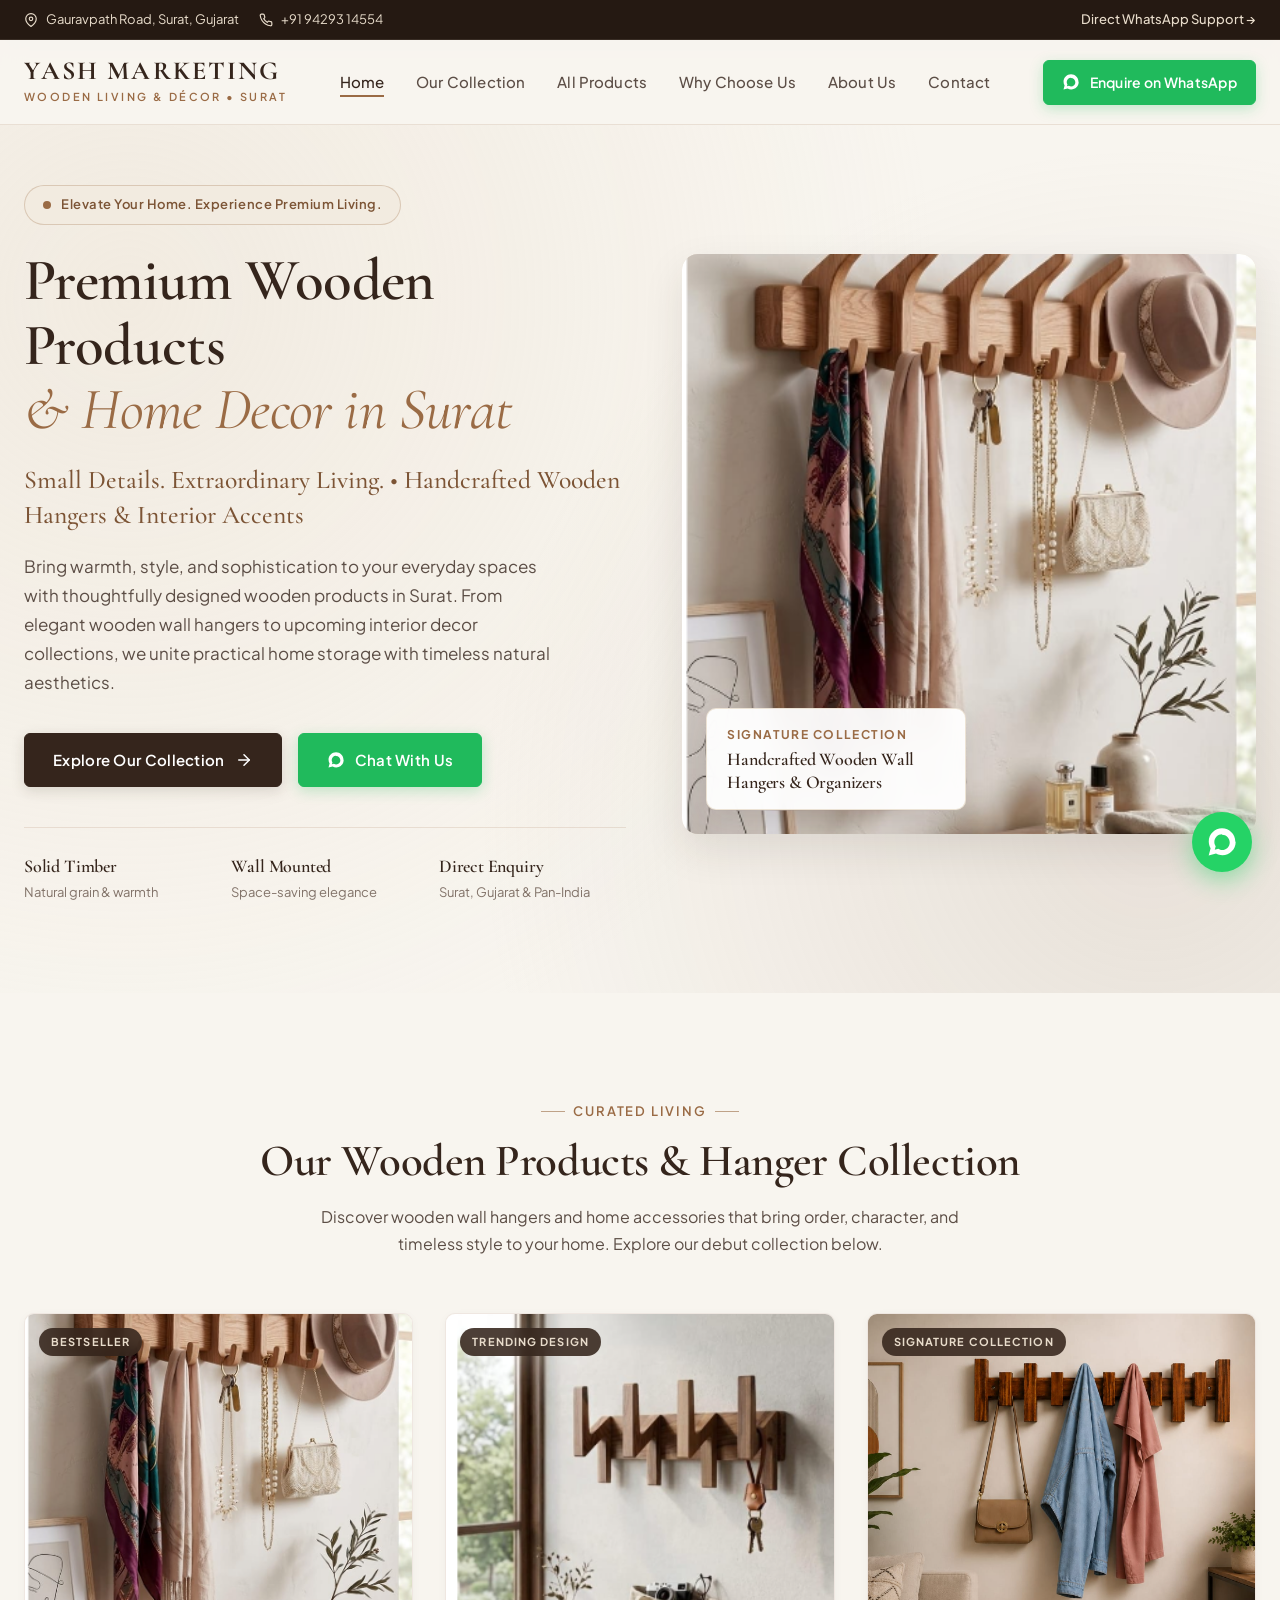
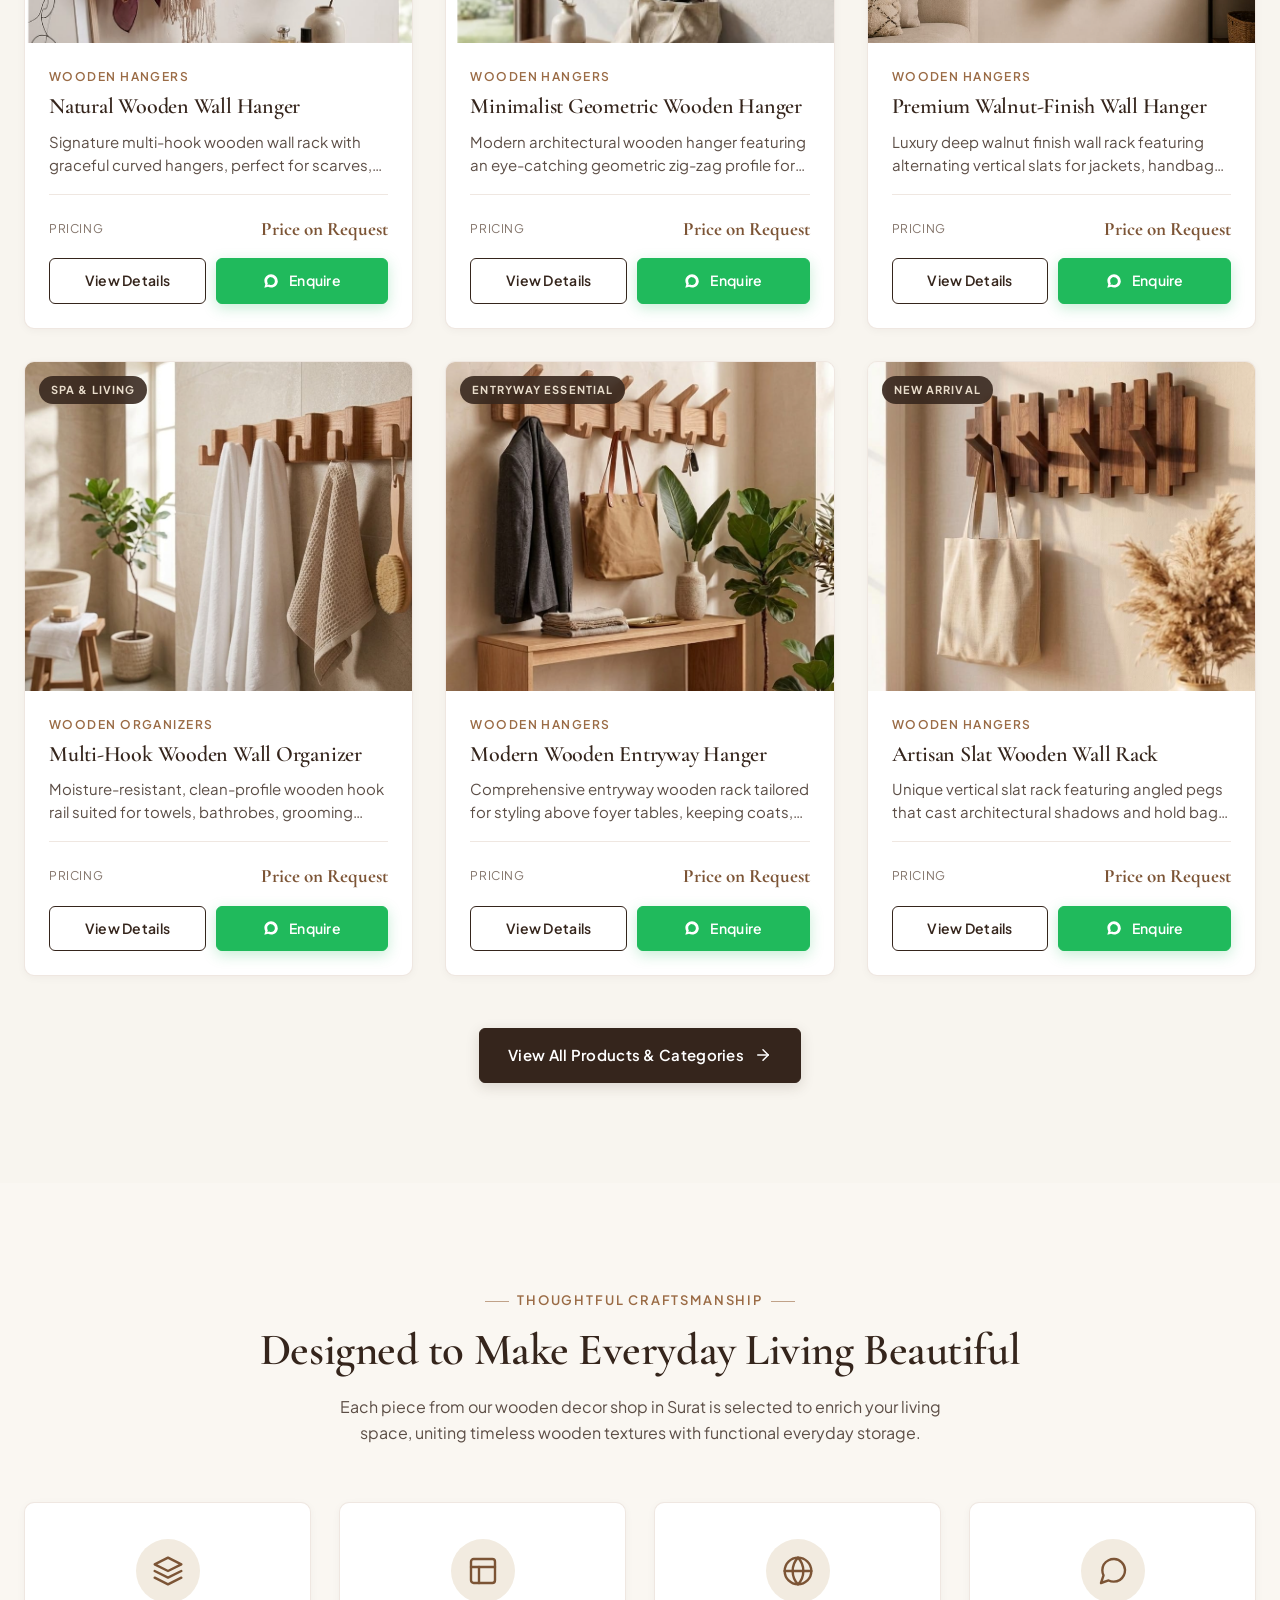
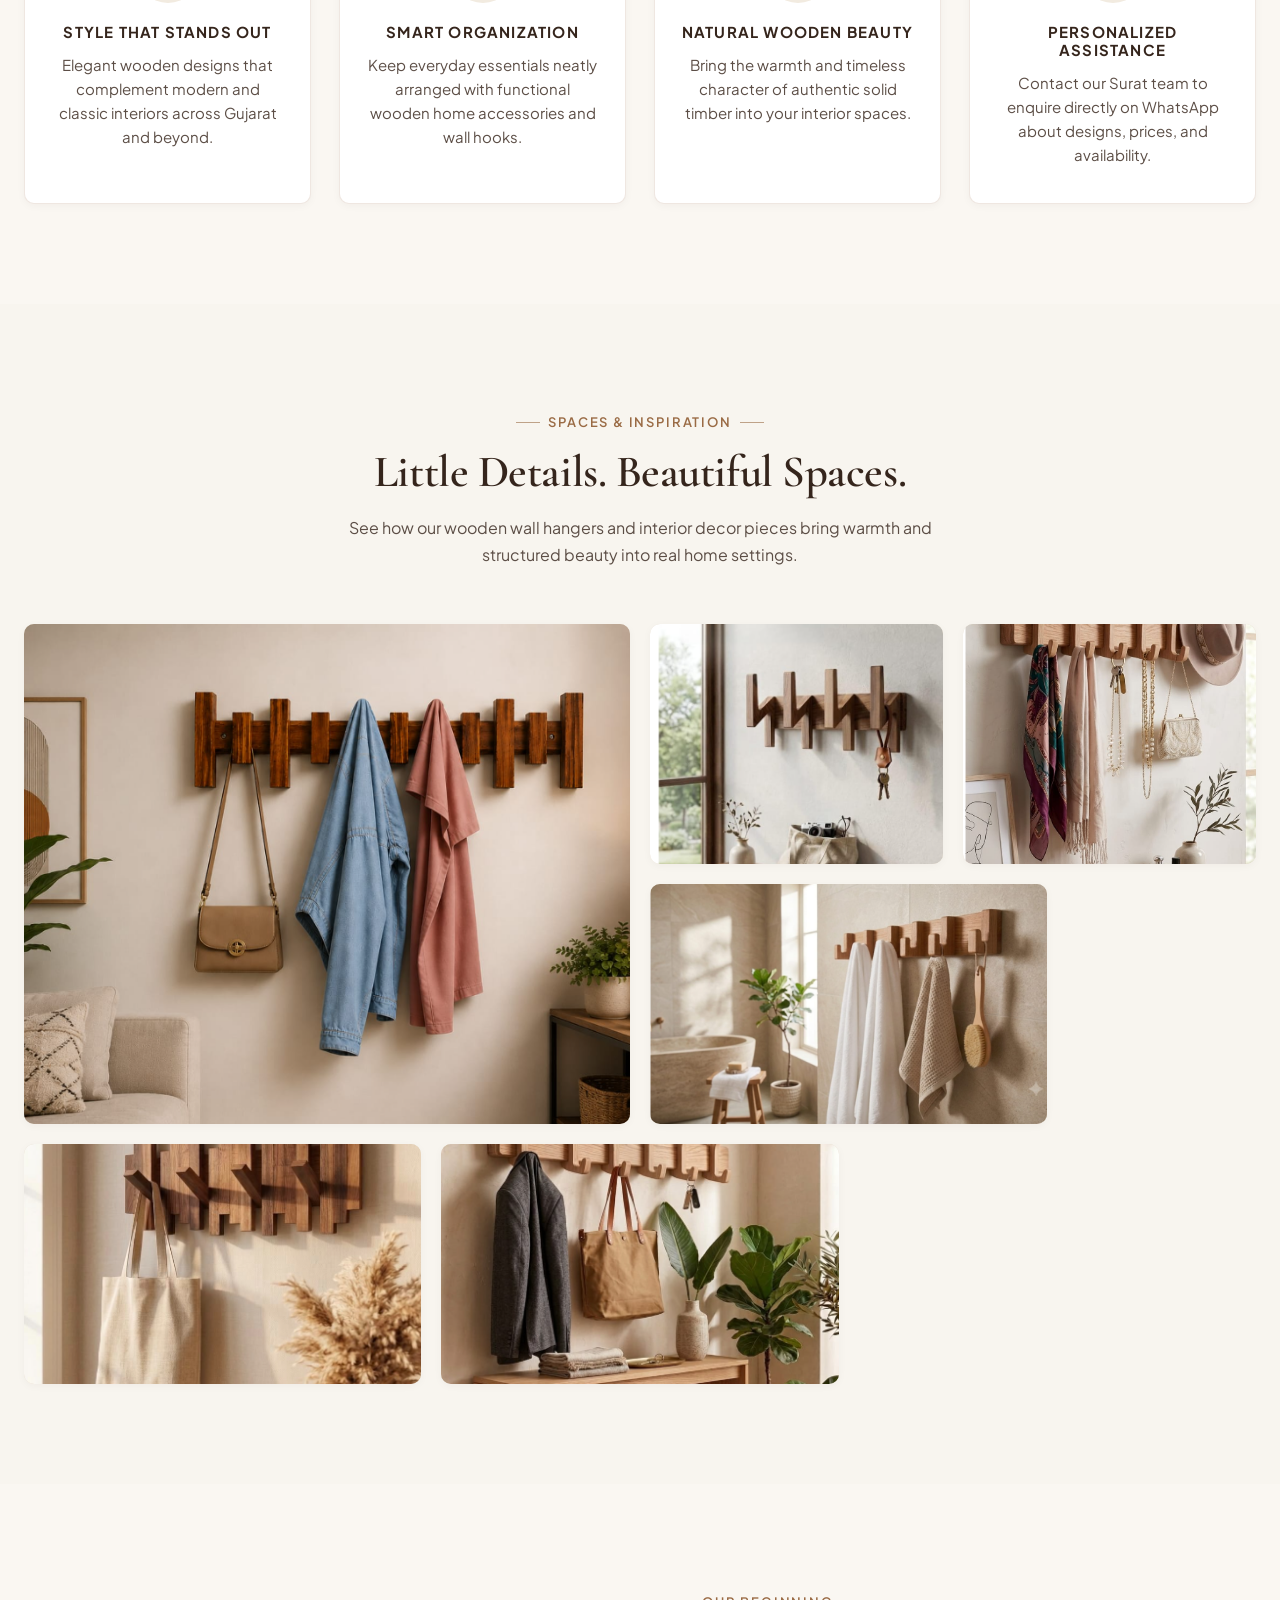
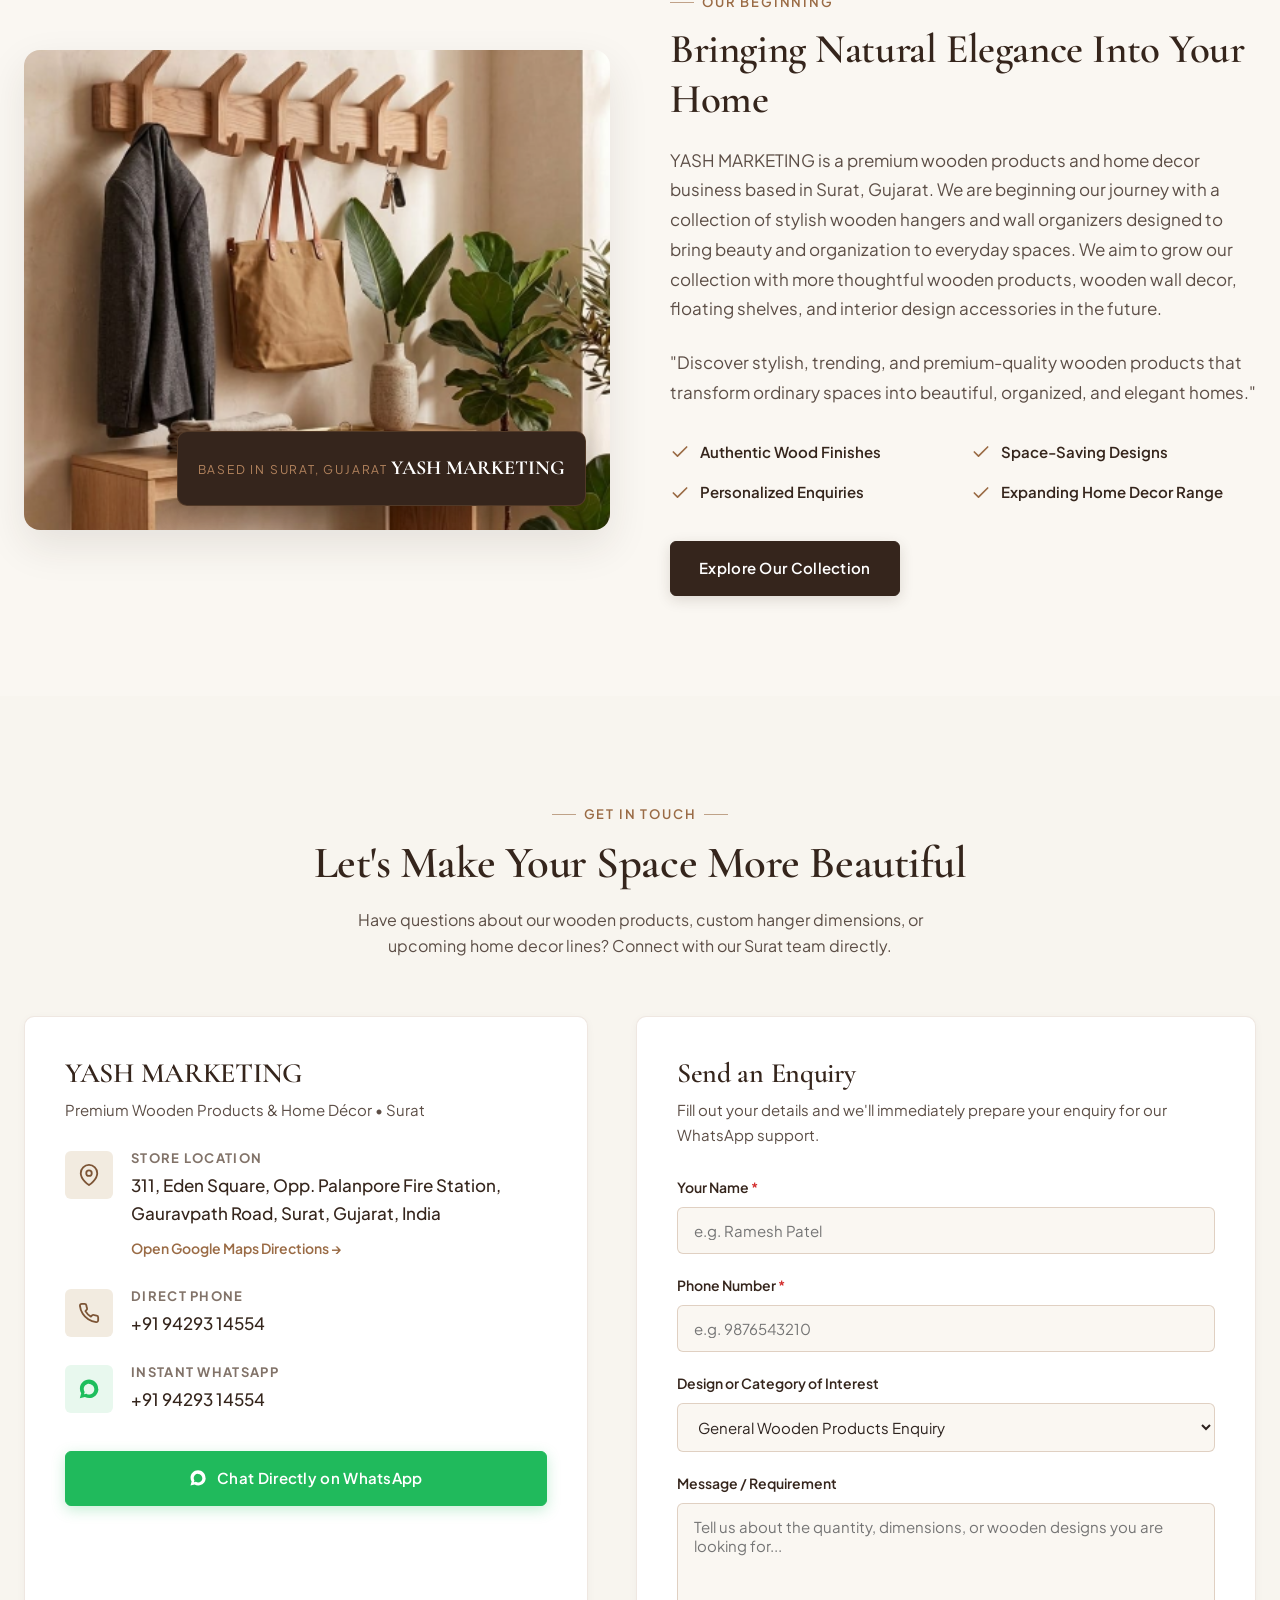
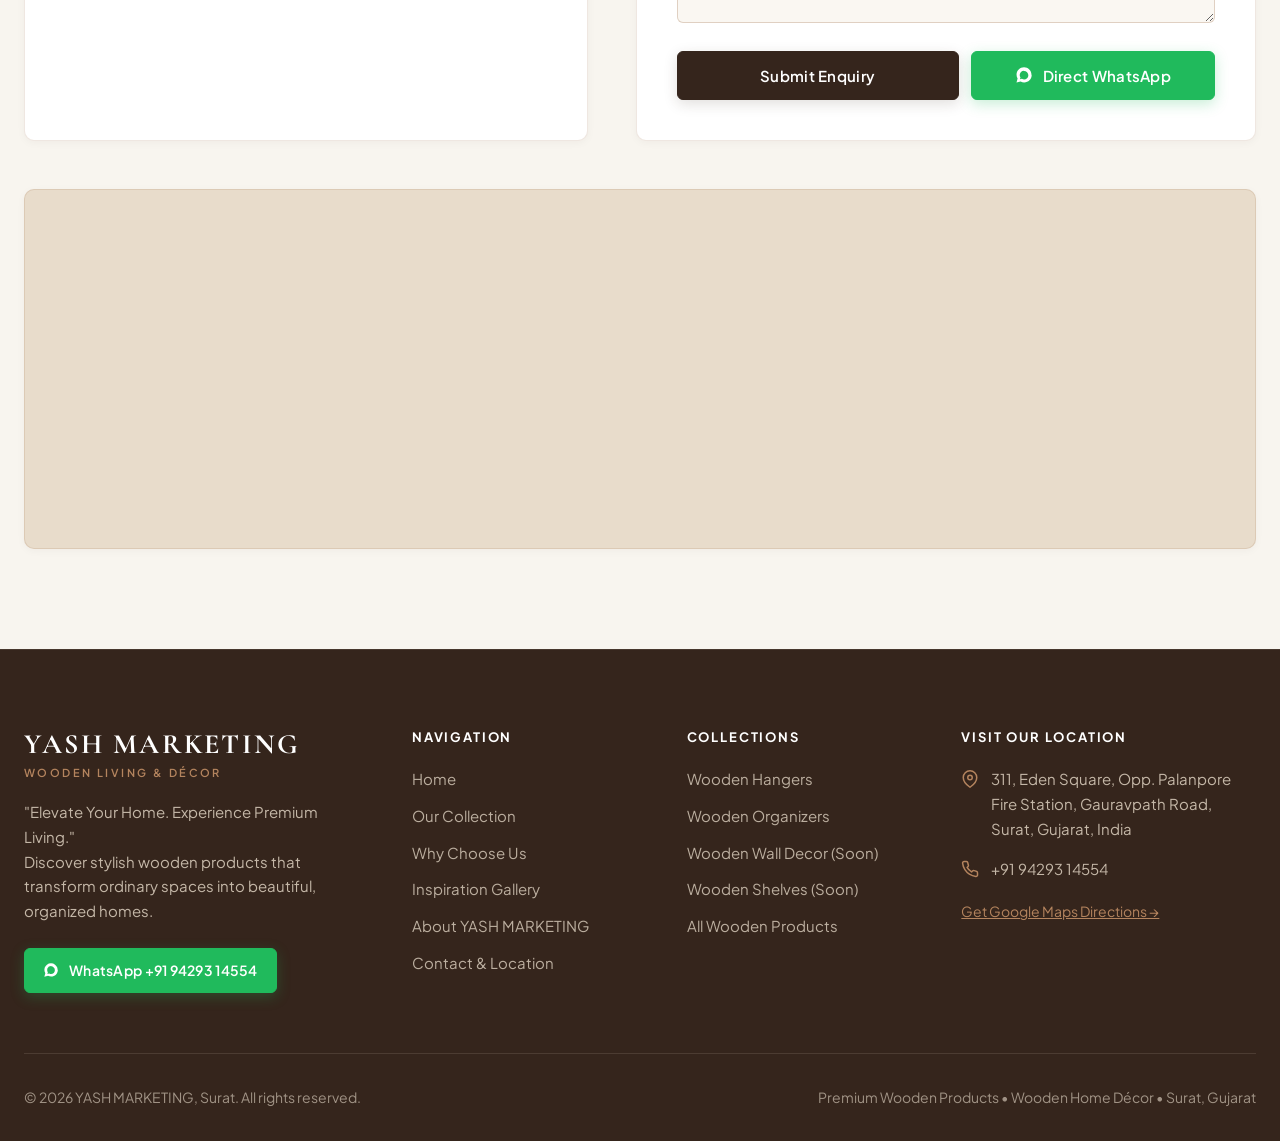
==== commit f6099573: "Optimize SEO: brand positioning, static product pages, sitemap, canonicals & category architecture" ====
--- a/index.html
+++ b/index.html
@@ -5,43 +5,50 @@
   <meta name="viewport" content="width=device-width, initial-scale=1.0" />
   
   <!-- Primary Meta Tags -->
-  <title>YASH MARKETING | Premium Wooden Hangers in Surat</title>
-  <meta name="title" content="YASH MARKETING | Premium Wooden Hangers in Surat" />
-  <meta name="description" content="Explore stylish wooden wall hangers and premium wooden home décor at YASH MARKETING, Surat. View our collection and enquire directly on WhatsApp." />
-  <meta name="keywords" content="Wooden hangers in Surat, Wooden wall hangers, Wooden wall hooks, Wooden home décor in Surat, Premium wooden hangers, Wooden interior products, YASH MARKETING Surat" />
+  <title>YASH MARKETING | Premium Wooden Products & Home Decor in Surat</title>
+  <meta name="title" content="YASH MARKETING | Premium Wooden Products & Home Decor in Surat" />
+  <meta name="description" content="Discover premium wooden products, stylish home decor and wooden accessories at YASH MARKETING, Surat. Explore our collection and contact us on WhatsApp." />
+  <meta name="keywords" content="Wooden products in Surat, Premium wooden products, Wooden home decor, Wooden home accessories, Wooden decor shop in Surat, Wooden products in Gujarat, Wooden hangers, Wooden wall hangers, Wooden interior decor, YASH MARKETING Surat" />
   <meta name="author" content="YASH MARKETING" />
   <meta name="robots" content="index, follow" />
+  <link rel="canonical" href="https://aneridudharejiya.github.io/Wooden-shop-website/" />
 
   <!-- Open Graph / Facebook -->
   <meta property="og:type" content="website" />
-  <meta property="og:url" content="https://yashmarketing.com/" />
-  <meta property="og:title" content="YASH MARKETING | Premium Wooden Hangers in Surat" />
-  <meta property="og:description" content="Discover stylish wooden wall-mounted hangers and premium home décor products that transform ordinary spaces into elegant homes." />
-  <meta property="og:image" content="assets/images/wooden-hanger-natural.jpg" />
+  <meta property="og:site_name" content="YASH MARKETING" />
+  <meta property="og:url" content="https://aneridudharejiya.github.io/Wooden-shop-website/" />
+  <meta property="og:title" content="YASH MARKETING | Premium Wooden Products & Home Decor in Surat" />
+  <meta property="og:description" content="Discover premium wooden products, stylish home decor and wooden accessories at YASH MARKETING, Surat. Explore our collection and contact us on WhatsApp." />
+  <meta property="og:image" content="https://aneridudharejiya.github.io/Wooden-shop-website/assets/images/wooden-hanger-natural.jpg" />
 
   <!-- Twitter -->
   <meta property="twitter:card" content="summary_large_image" />
-  <meta property="twitter:title" content="YASH MARKETING | Premium Wooden Hangers in Surat" />
-  <meta property="twitter:description" content="Explore stylish wooden wall hangers and premium wooden home accessories at YASH MARKETING, Surat." />
-  <meta property="twitter:image" content="assets/images/wooden-hanger-natural.jpg" />
+  <meta property="twitter:url" content="https://aneridudharejiya.github.io/Wooden-shop-website/" />
+  <meta property="twitter:title" content="YASH MARKETING | Premium Wooden Products & Home Decor in Surat" />
+  <meta property="twitter:description" content="Discover premium wooden products, stylish home decor and wooden accessories at YASH MARKETING, Surat. Explore our collection and contact us on WhatsApp." />
+  <meta property="twitter:image" content="https://aneridudharejiya.github.io/Wooden-shop-website/assets/images/wooden-hanger-natural.jpg" />
 
   <!-- Stylesheet -->
   <link rel="stylesheet" href="css/styles.css" />
 
-  <!-- JSON-LD Structured Data: Local Business -->
+  <!-- JSON-LD Structured Data: Local Business / HomeGoodsStore -->
   <script type="application/ld+json">
   {
     "@context": "https://schema.org",
     "@type": "HomeGoodsStore",
+    "@id": "https://aneridudharejiya.github.io/Wooden-shop-website/#organization",
     "name": "YASH MARKETING",
-    "image": "assets/images/wooden-hanger-natural.jpg",
+    "image": "https://aneridudharejiya.github.io/Wooden-shop-website/assets/images/wooden-hanger-natural.jpg",
     "telephone": "+91 94293 14554",
-    "description": "Retailer of premium wooden products, wooden wall-mounted hangers, wooden home accessories, and wooden interior design products in Surat.",
+    "url": "https://aneridudharejiya.github.io/Wooden-shop-website/",
+    "description": "Retailer and supplier of premium wooden products, wooden home decor, wooden wall-mounted hangers, and interior design accessories in Surat, Gujarat.",
+    "priceRange": "$$",
     "address": {
       "@type": "PostalAddress",
       "streetAddress": "311, Eden Square, Opp. Palanpore Fire Station, Gauravpath Road",
       "addressLocality": "Surat",
       "addressRegion": "Gujarat",
+      "postalCode": "395009",
       "addressCountry": "IN"
     },
     "geo": {
@@ -49,8 +56,21 @@
       "latitude": "21.2061",
       "longitude": "72.7818"
     },
-    "url": "https://yashmarketing.com/",
-    "priceRange": "$$"
+    "hasMap": "https://www.google.com/maps/search/?api=1&query=311%2C%20Eden%20Square%2C%20Opp.%20Palanpore%20Fire%20Station%2C%20Gauravpath%20Road%2C%20Surat%2C%20Gujarat",
+    "areaServed": [
+      {
+        "@type": "City",
+        "name": "Surat"
+      },
+      {
+        "@type": "State",
+        "name": "Gujarat"
+      },
+      {
+        "@type": "Country",
+        "name": "India"
+      }
+    ]
   }
   </script>
 </head>
@@ -96,7 +116,7 @@
         <ul class="nav-menu">
           <li><a href="index.html" class="nav-link active">Home</a></li>
           <li><a href="#collection" class="nav-link">Our Collection</a></li>
-          <li><a href="collection.html" class="nav-link">All Designs</a></li>
+          <li><a href="collection.html" class="nav-link">All Products</a></li>
           <li><a href="#benefits" class="nav-link">Why Choose Us</a></li>
           <li><a href="#about" class="nav-link">About Us</a></li>
           <li><a href="#contact" class="nav-link">Contact</a></li>
@@ -140,17 +160,18 @@
             <span>Elevate Your Home. Experience Premium Living.</span>
           </div>
 
+          <!-- Main H1 Optimized for Brand Positioning -->
           <h1 class="hero-title">
-            Small Details.<br />
-            <em>Extraordinary Living.</em>
+            Premium Wooden Products<br />
+            <em>&amp; Home Decor in Surat</em>
           </h1>
 
           <p class="hero-subtitle">
-            Premium Wooden Hangers for Beautifully Organized Homes.
+            Small Details. Extraordinary Living. &bull; Handcrafted Wooden Hangers &amp; Interior Accents
           </p>
 
           <p class="hero-description">
-            Bring warmth, style, and sophistication to your everyday spaces with thoughtfully designed wooden wall hangers that combine practical storage with elegant interior design.
+            Bring warmth, style, and sophistication to your everyday spaces with thoughtfully designed wooden products in Surat. From elegant wooden wall hangers to upcoming interior decor collections, we unite practical home storage with timeless natural aesthetics.
           </p>
 
           <div class="hero-ctas">
@@ -161,7 +182,7 @@
                 <polyline points="12 5 19 12 12 19"></polyline>
               </svg>
             </a>
-            <a href="https://wa.me/919429314554?text=Hello%20YASH%20MARKETING%2C%20I%20am%20interested%20in%20your%20wooden%20hangers%20and%20home%20d%C3%A9cor%20collection.%20Please%20share%20more%20details." target="_blank" rel="noopener noreferrer" class="btn btn-whatsapp">
+            <a href="https://wa.me/919429314554?text=Hello%20YASH%20MARKETING%2C%20I%20am%20interested%20in%20your%20premium%20wooden%20products%20and%20home%20d%C3%A9cor%20collection%20in%20Surat.%20Please%20share%20more%20details." target="_blank" rel="noopener noreferrer" class="btn btn-whatsapp">
               <svg width="18" height="18" viewBox="0 0 24 24" fill="currentColor">
                 <path d="M12.031 6.172c-3.181 0-5.767 2.586-5.768 5.766-.001 1.298.38 2.27 1.019 3.287l-.711 2.598 2.664-.698c.969.584 1.961.949 2.796.949 3.178 0 5.767-2.587 5.767-5.766.001-3.182-2.585-5.769-5.767-5.769zm10.218 5.766c.001 5.485-4.457 9.945-9.947 9.945-1.741 0-3.371-.453-4.793-1.246l-5.509 1.443 1.472-5.378c-.89-1.473-1.405-3.2-1.405-5.044 0-5.484 4.458-9.945 9.947-9.945 5.488 0 9.947 4.461 9.947 9.945z"/>
               </svg>
@@ -171,7 +192,7 @@
 
           <div class="hero-highlights">
             <div class="highlight-item">
-              <h4>Solid Wood</h4>
+              <h4>Solid Timber</h4>
               <p>Natural grain & warmth</p>
             </div>
             <div class="highlight-item">
@@ -190,12 +211,12 @@
           <div class="hero-image-wrapper">
             <img 
               src="assets/images/wooden-hanger-natural.jpg" 
-              alt="Natural wooden wall-mounted hanger styled with scarves, jewelry and accessories by YASH MARKETING" 
+              alt="Natural wooden wall-mounted hanger styled with scarves, jewelry and accessories by YASH MARKETING Surat" 
               loading="eager"
             />
             <div class="hero-badge-card">
-              <p class="label">Featured Design</p>
-              <h4>Natural Wall Hanger &amp; Accessory Organizer</h4>
+              <p class="label">Signature Collection</p>
+              <h4>Handcrafted Wooden Wall Hangers &amp; Organizers</h4>
             </div>
           </div>
         </div>
@@ -203,14 +224,14 @@
     </div>
   </section>
 
-  <!-- Wooden Hanger Collection Section -->
+  <!-- Wooden Products & Hangers Collection Section -->
   <section class="section" id="collection">
     <div class="container">
       <div class="section-header text-center">
         <span class="section-eyebrow">Curated Living</span>
-        <h2 class="section-title">Our Wooden Hanger Collection</h2>
+        <h2 class="section-title">Our Wooden Products &amp; Hanger Collection</h2>
         <p class="section-description">
-          Discover wooden wall hangers that bring order, character, and timeless style to your home.
+          Discover wooden wall hangers and home accessories that bring order, character, and timeless style to your home. Explore our debut collection below.
         </p>
       </div>
 
@@ -218,13 +239,13 @@
       <div class="products-grid" id="featured-products-container">
         <!-- Fallback initial content while script loads -->
         <div style="grid-column: 1 / -1; text-align: center; padding: 40px;">
-          <p style="color: var(--text-muted);">Loading collection...</p>
+          <p style="color: var(--text-muted);">Loading wooden home decor collection...</p>
         </div>
       </div>
 
       <div class="text-center" style="margin-top: 52px;">
         <a href="collection.html" class="btn btn-primary">
-          View All Designs &amp; Filters
+          View All Products &amp; Categories
           <svg width="18" height="18" viewBox="0 0 24 24" fill="none" stroke="currentColor" stroke-width="2" stroke-linecap="round" stroke-linejoin="round">
             <line x1="5" y1="12" x2="19" y2="12"></line>
             <polyline points="12 5 19 12 12 19"></polyline>
@@ -241,7 +262,7 @@
         <span class="section-eyebrow">Thoughtful Craftsmanship</span>
         <h2 class="section-title">Designed to Make Everyday Living Beautiful</h2>
         <p class="section-description">
-          Each piece is selected to enrich your living space, uniting timeless wooden textures with functional everyday storage.
+          Each piece from our wooden decor shop in Surat is selected to enrich your living space, uniting timeless wooden textures with functional everyday storage.
         </p>
       </div>
 
@@ -256,7 +277,7 @@
             </svg>
           </div>
           <h3>STYLE THAT STANDS OUT</h3>
-          <p>Elegant wooden designs that complement modern and classic interiors.</p>
+          <p>Elegant wooden designs that complement modern and classic interiors across Gujarat and beyond.</p>
         </div>
 
         <!-- Benefit 2 -->
@@ -269,7 +290,7 @@
             </svg>
           </div>
           <h3>SMART ORGANIZATION</h3>
-          <p>Keep everyday essentials neatly arranged and easy to access.</p>
+          <p>Keep everyday essentials neatly arranged with functional wooden home accessories and wall hooks.</p>
         </div>
 
         <!-- Benefit 3 -->
@@ -282,7 +303,7 @@
             </svg>
           </div>
           <h3>NATURAL WOODEN BEAUTY</h3>
-          <p>Bring the warmth and timeless character of wood into your home.</p>
+          <p>Bring the warmth and timeless character of authentic solid timber into your interior spaces.</p>
         </div>
 
         <!-- Benefit 4 -->
@@ -293,7 +314,7 @@
             </svg>
           </div>
           <h3>PERSONALIZED ASSISTANCE</h3>
-          <p>Contact our team to enquire about designs, prices, and availability.</p>
+          <p>Contact our Surat team to enquire directly on WhatsApp about designs, prices, and availability.</p>
         </div>
       </div>
     </div>
@@ -306,7 +327,7 @@
         <span class="section-eyebrow">Spaces &amp; Inspiration</span>
         <h2 class="section-title">Little Details. Beautiful Spaces.</h2>
         <p class="section-description">
-          See how our wooden wall hangers bring warmth and structured beauty into real home settings.
+          See how our wooden wall hangers and interior decor pieces bring warmth and structured beauty into real home settings.
         </p>
       </div>
 
@@ -316,7 +337,7 @@
         <div class="gallery-item gallery-col-6">
           <img 
             src="assets/images/wooden-hanger-walnut.jpg" 
-            alt="Walnut wooden wall hanger styled with jackets and handbag in a modern living room" 
+            alt="Walnut wooden wall hanger styled with jackets and handbag in a modern living room - YASH MARKETING Surat" 
             loading="lazy" 
           />
           <div class="gallery-overlay">
@@ -329,7 +350,7 @@
         <div class="gallery-item gallery-col-3">
           <img 
             src="assets/images/wooden-hanger-geometric.jpg" 
-            alt="Minimalist geometric wooden wall hanger above console table" 
+            alt="Minimalist geometric wooden wall hanger above console table - YASH MARKETING Surat" 
             loading="lazy" 
           />
           <div class="gallery-overlay">
@@ -342,7 +363,7 @@
         <div class="gallery-item gallery-col-3">
           <img 
             src="assets/images/wooden-hanger-natural.jpg" 
-            alt="Natural wooden hanger with accessories, jewelry, hat, and scarves" 
+            alt="Natural wooden hanger with accessories, jewelry, hat, and scarves - YASH MARKETING Surat" 
             loading="lazy" 
           />
           <div class="gallery-overlay">
@@ -355,7 +376,7 @@
         <div class="gallery-item gallery-col-4">
           <img 
             src="assets/images/wooden-hanger-bathroom.jpg" 
-            alt="Wooden towel rack in spa-like bathroom" 
+            alt="Wooden towel rack in spa-like bathroom - YASH MARKETING Surat" 
             loading="lazy" 
           />
           <div class="gallery-overlay">
@@ -368,7 +389,7 @@
         <div class="gallery-item gallery-col-4">
           <img 
             src="assets/images/wooden-hanger-slat-tote.jpg" 
-            alt="Slat wooden wall rack with angled pegs and tote bag" 
+            alt="Slat wooden wall rack with angled pegs and tote bag - YASH MARKETING Surat" 
             loading="lazy" 
           />
           <div class="gallery-overlay">
@@ -381,7 +402,7 @@
         <div class="gallery-item gallery-col-4">
           <img 
             src="assets/images/wooden-hanger-entryway.jpg" 
-            alt="Entryway coat rack with suit jacket and botanical decor" 
+            alt="Entryway coat rack with suit jacket and botanical decor - YASH MARKETING Surat" 
             loading="lazy" 
           />
           <div class="gallery-overlay">
@@ -400,7 +421,7 @@
         <div class="about-image-wrapper">
           <img 
             src="assets/images/wooden-hanger-entryway.jpg" 
-            alt="YASH MARKETING wooden home décor products styled in modern interior" 
+            alt="YASH MARKETING premium wooden products and home decor styled in modern interior in Surat" 
             loading="lazy" 
           />
           <div class="about-experience-badge">
@@ -413,7 +434,7 @@
           <span class="section-eyebrow no-after">Our Beginning</span>
           <h2>Bringing Natural Elegance Into Your Home</h2>
           <p>
-            YASH MARKETING is a wooden products business based in Surat, Gujarat. We are beginning our journey with a collection of stylish wooden hangers designed to bring beauty and organization to everyday spaces. We aim to grow our collection with more thoughtful wooden products and interior design solutions in the future.
+            YASH MARKETING is a premium wooden products and home decor business based in Surat, Gujarat. We are beginning our journey with a collection of stylish wooden hangers and wall organizers designed to bring beauty and organization to everyday spaces. We aim to grow our collection with more thoughtful wooden products, wooden wall decor, floating shelves, and interior design accessories in the future.
           </p>
           <p>
             "Discover stylish, trending, and premium-quality wooden products that transform ordinary spaces into beautiful, organized, and elegant homes."
@@ -442,7 +463,7 @@
               <svg width="20" height="20" viewBox="0 0 24 24" fill="none" stroke="currentColor" stroke-width="2" stroke-linecap="round" stroke-linejoin="round">
                 <polyline points="20 6 9 17 4 12"></polyline>
               </svg>
-              <span>Growing Collection</span>
+              <span>Expanding Home Decor Range</span>
             </div>
           </div>
 
@@ -463,7 +484,7 @@
         <span class="section-eyebrow">Get In Touch</span>
         <h2 class="section-title">Let's Make Your Space More Beautiful</h2>
         <p class="section-description">
-          Have questions about our wooden hanger designs, availability, or custom requirements? Connect with our team directly.
+          Have questions about our wooden products, custom hanger dimensions, or upcoming home decor lines? Connect with our Surat team directly.
         </p>
       </div>
 
@@ -472,7 +493,7 @@
         <div class="contact-info-card">
           <div>
             <h3 style="font-size: 1.75rem; margin-bottom: 8px;">YASH MARKETING</h3>
-            <p style="color: var(--text-secondary); font-size: 0.9375rem;">Premium Wooden Hangers &amp; Home Décor</p>
+            <p style="color: var(--text-secondary); font-size: 0.9375rem;">Premium Wooden Products &amp; Home Décor &bull; Surat</p>
           </div>
 
           <div class="contact-detail-item">
@@ -546,15 +567,15 @@
             </div>
 
             <div class="form-group">
-              <label for="form-product" class="form-label">Design of Interest</label>
+              <label for="form-product" class="form-label">Design or Category of Interest</label>
               <select id="form-product" class="form-select">
-                <option value="General Wooden Hanger Enquiry">General Wooden Hanger Enquiry</option>
+                <option value="General Wooden Products Enquiry">General Wooden Products Enquiry</option>
               </select>
             </div>
 
             <div class="form-group">
               <label for="form-message" class="form-label">Message / Requirement</label>
-              <textarea id="form-message" class="form-textarea" placeholder="Tell us about the quantity, dimensions, or design you are looking for..."></textarea>
+              <textarea id="form-message" class="form-textarea" placeholder="Tell us about the quantity, dimensions, or wooden designs you are looking for..."></textarea>
             </div>
 
             <div style="display: flex; gap: 12px; flex-wrap: wrap;">
@@ -622,11 +643,11 @@
         <div>
           <h4 class="footer-heading">Collections</h4>
           <div class="footer-links">
-            <a href="collection.html?category=wall">Wall-Mounted Hangers</a>
-            <a href="collection.html?category=multi">Multi-Hook Organizers</a>
-            <a href="collection.html?category=geometric">Minimalist &amp; Geometric</a>
-            <a href="collection.html?category=entryway">Entryway Hangers</a>
-            <a href="collection.html">All Wooden Designs</a>
+            <a href="collection.html?category=wooden-hangers">Wooden Hangers</a>
+            <a href="collection.html?category=wooden-organizers">Wooden Organizers</a>
+            <a href="collection.html?category=wooden-wall-decor">Wooden Wall Decor (Soon)</a>
+            <a href="collection.html?category=wooden-shelves">Wooden Shelves (Soon)</a>
+            <a href="collection.html">All Wooden Products</a>
           </div>
         </div>
 
@@ -656,7 +677,7 @@
 
       <div class="footer-bottom">
         <p>&copy; 2026 YASH MARKETING, Surat. All rights reserved.</p>
-        <p>Premium Wooden Hangers &bull; Wooden Home Décor &bull; Wall Organizers</p>
+        <p>Premium Wooden Products &bull; Wooden Home Décor &bull; Surat, Gujarat</p>
       </div>
     </div>
   </footer>
